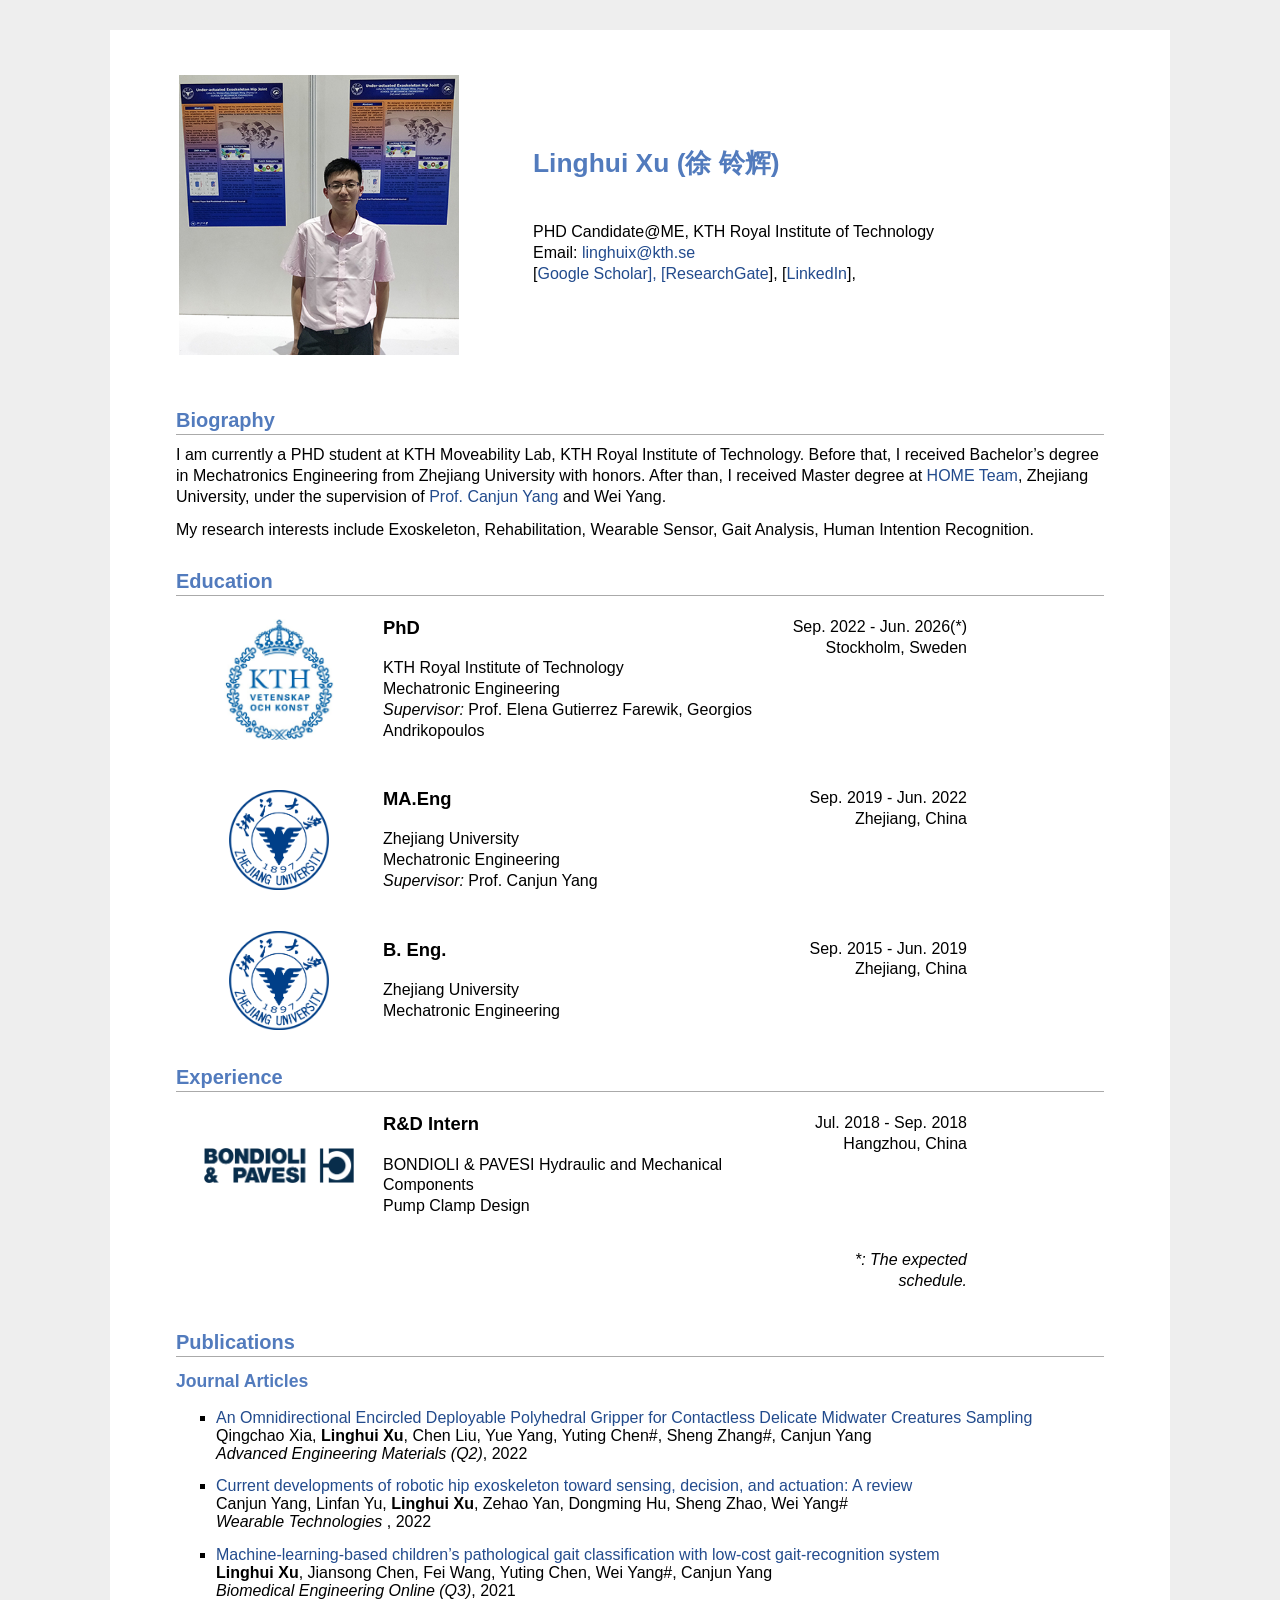
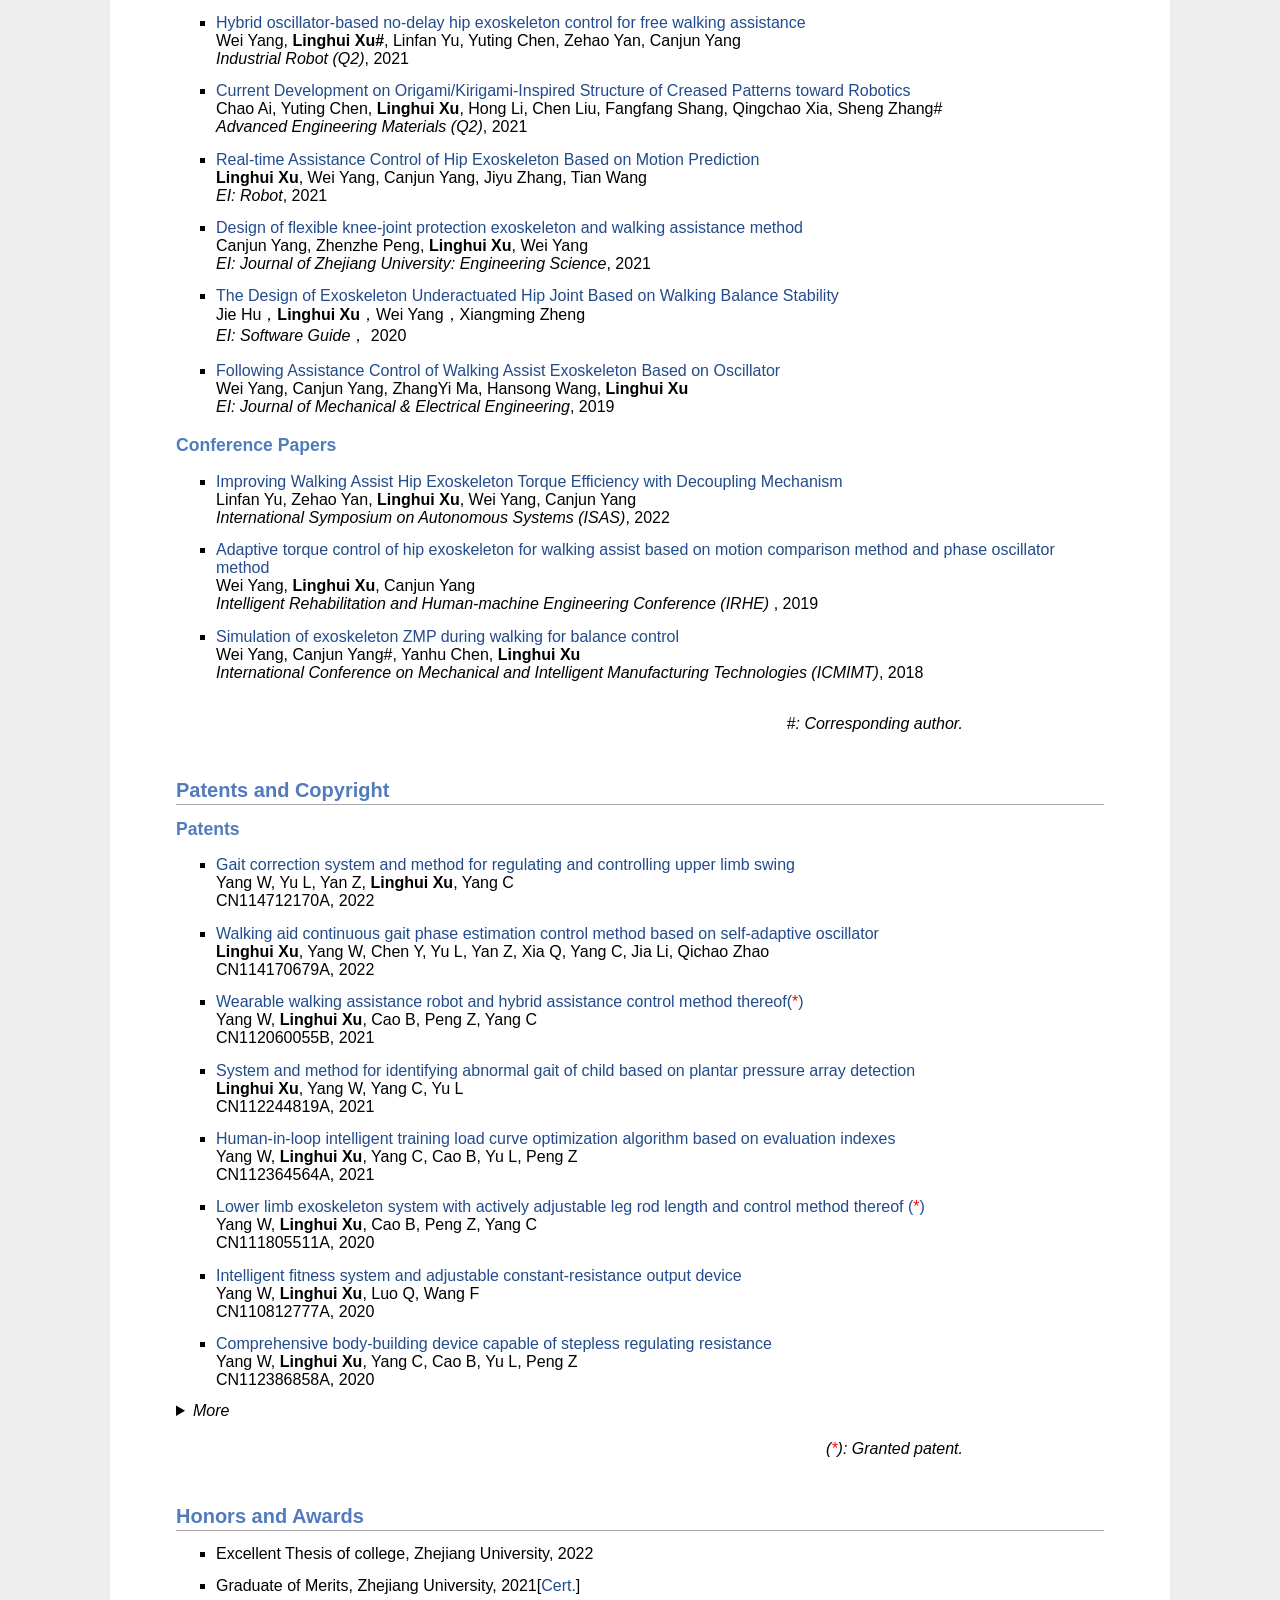
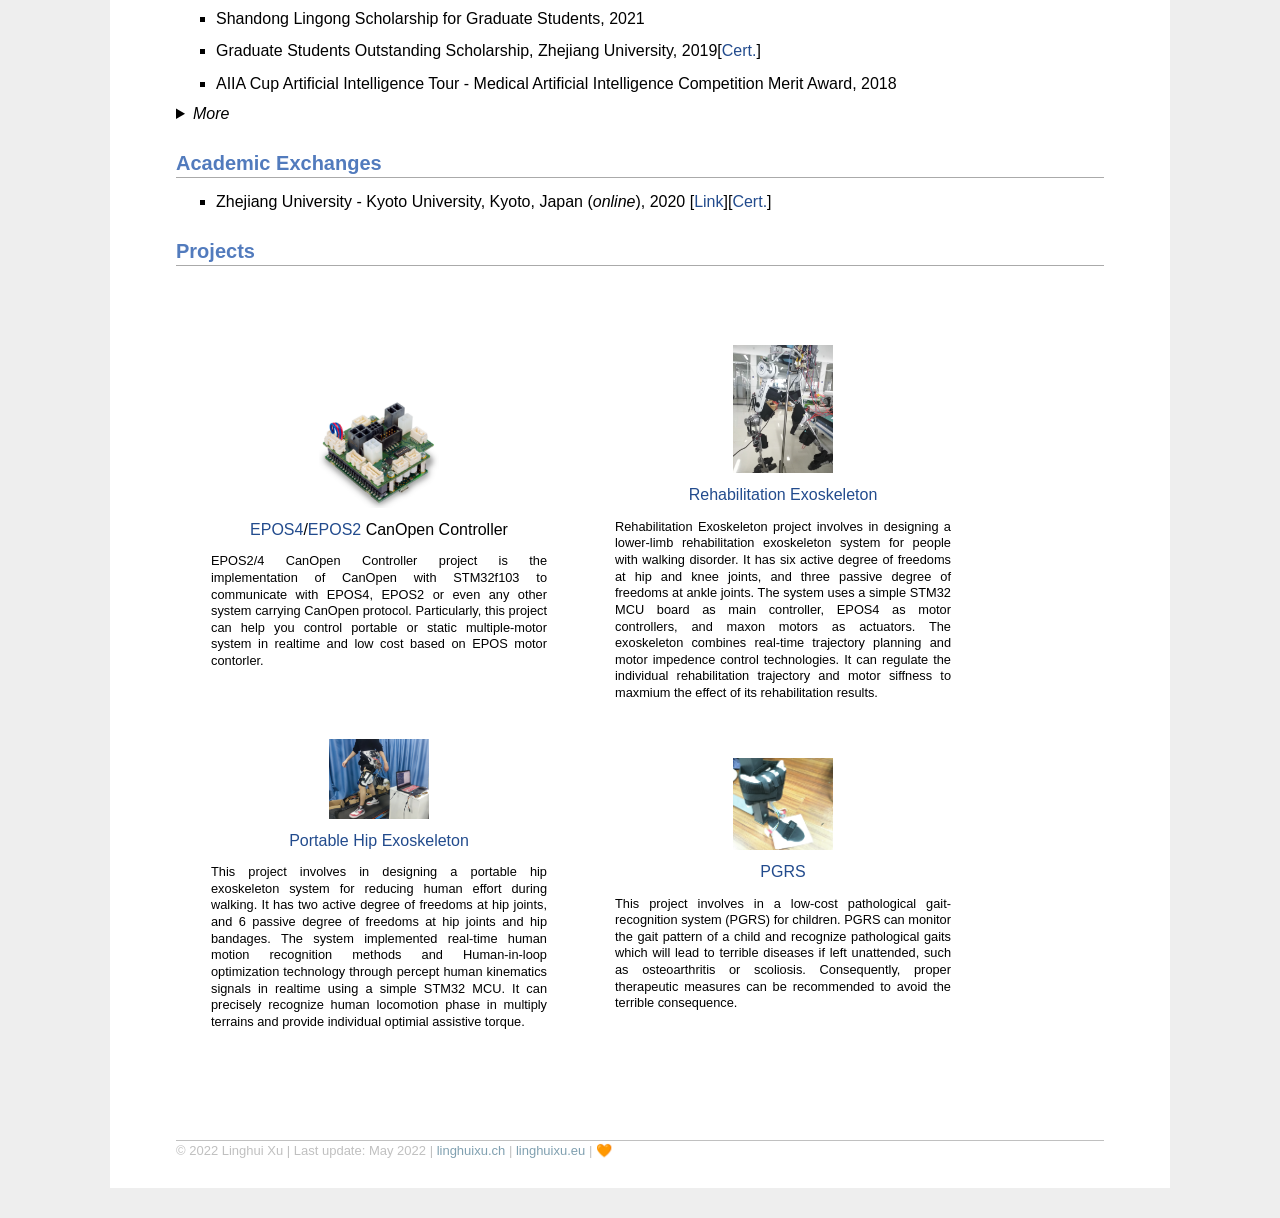
==== index.html @ ed51639d "update" ====
<!DOCTYPE html PUBLIC "-//W3C//DTD XHTML 1.1//EN" "http://www.w3.org/TR/xhtml11/DTD/xhtml11.dtd">
<html xmlns="http://www.w3.org/1999/xhtml" xml:lang="en" slick-uniqueid="3" data-lt-installed="true" lang="en"><head>
<meta http-equiv="Content-Type" content="text/html; charset=UTF-8">
<meta name="keywords" content="Linghui Xu, Xu Linghui, Zhejiang University, Exoskeleton, Rehabilitation, Wearable Sensor, Gait Analysis, Human Intention Recognition"> 
<meta name="description" content="Linghui Xu's home page">
<title>Linghui Xu (徐 铃辉)</title>
<link rel="stylesheet" href="index/jemdoc.css" type="text/css">
<link rel="icon" href="index/icon.ico">
<!-- Global site tag (gtag.js) - Google Analytics -->
<script async="" src="index/js.js"></script>
<script>
  window.dataLayer = window.dataLayer || [];
  function gtag(){dataLayer.push(arguments);}
  gtag('js', new Date());
  gtag('config', 'UA-158815485-1');
</script>
</head>
<!-- Website Main Body -->
<body data-new-gr-c-s-check-loaded="8.899.0" data-gr-ext-installed="">
<div id="layout-content" style="margin-top:2em">

<!-------------------------------------------------->
<table style="margin-bottom: 2em">
<tbody>
    <tr>
        <td width="350">
            <img src="index/me.jpg" alt="selfie" width="280">
        </td>
        <td>
            <div id="toptitle">
                <h1>Linghui Xu (徐 铃辉)</h1>
            </div>

            <p>PHD Candidate@ME, KTH Royal Institute of Technology<br>
               Email: <a href="mailto:linghuix@kth.se" target="_blank">linghuix@kth.se</a><br>
			   [<a href="https://scholar.google.com/citations?hl=en&user=YP2Trx8AAAAJ" target="_blank">Google Scholar],
               [<a href="https://www.researchgate.net/profile/Linghui-Xu-2" target="_blank">ResearchGate</a>], 
               [<a href="https://www.linkedin.cn/incareer/in/%E9%93%83%E8%BE%89-%E5%BE%90-719349220" target="_blank">LinkedIn</a>], 
 
            </p>
        </td>
    </tr>
</tbody>
</table>

<!-------------------------------------------------->
<h2>Biography</h2>
<p>
    I am currently a PHD student at KTH Moveability Lab, KTH Royal Institute of Technology.
	Before that, I received Bachelor’s degree in Mechatronics Engineering from Zhejiang University with honors. After than, I received Master degree at <a href="http://www.jdzj.com/zncd/about.html" target="_blank">HOME Team</a>, Zhejiang University, under the supervision of <a href="https://www.researchgate.net/profile/Canjun_Yang2" target="_blank">Prof. Canjun Yang</a> and Wei Yang. 
</p>
<p>
	My research interests include Exoskeleton, Rehabilitation, Wearable Sensor, Gait Analysis, Human Intention Recognition.
</p>

<!-------------------------------------------------->
<h2>Education</h2>
<table>
<tbody>
    <tr>
        <td style="width: 200px" align="center">
            <img src="index/kth.jpg" alt="kth" width="110">
        </td>
        <td style="width: 400px" valign="top">
            <div style="margin-top: 0.5em; margin-bottom: 1.2em">
                <b style="font-size: 115%">PhD</b>
            </div>
            <p>
                KTH Royal Institute of Technology<br>
                Mechatronic Engineering<br>
                <em>Supervisor:</em> Prof. Elena Gutierrez Farewik, Georgios Andrikopoulos 
            </p>
        </td>
        <td style="width: 180px" valign="top" align="right">
            <p style="margin-top: 0.5em">
                Sep. 2022 - Jun. 2026(*)<br>
                Stockholm, Sweden
            </p>
        </td>
    </tr>
    <tr>
        <td>&nbsp;</td>
    </tr>
    <tr>
        <td style="width: 200px" align="center">
            <img src="index/zju.png" alt="zju" width="100">
        </td>
        <td style="width: 400px" valign="top">
            <div style="margin-top: 0.5em; margin-bottom: 1.2em">
                <b style="font-size: 115%">MA.Eng</b>
            </div>
            <p>
                Zhejiang University<br>
                Mechatronic Engineering<br>
                <em>Supervisor:</em> Prof. Canjun Yang
            </p>
        </td>
        <td style="width: 180px" valign="top" align="right">
            <p style="margin-top: 0.5em">
                Sep. 2019 - Jun. 2022<br>
                Zhejiang, China
            </p>
        </td>
    </tr>
    <tr>
        <td>&nbsp;</td>
    </tr>
    <tr>
        <td style="width: 200px" align="center">
            <img src="index/zju.png" alt="zju" width="100">
        </td>
        <td style="width: 400px" valign="top">
            <div style="margin-top: 0.5em; margin-bottom: 1.2em">
                <b style="font-size: 115%">B. Eng.</b><br>
            </div>
            <p>
                Zhejiang University<br>
                Mechatronic Engineering
            </p>
        </td>
        <td style="width: 180px" valign="top" align="right">
            <p style="margin-top: 0.5em">
                Sep. 2015 - Jun. 2019<br>
                Zhejiang, China
            </p>
        </td>
    </tr>
</tbody>
</table>

<!-------------------------------------------------->
<h2>Experience</h2>
<table>
<tbody>
    <tr>
        <td style="width: 200px" align="center">
            <img src="index/bondioli.png" alt="bondioli" width="150">
        </td>
        <td style="width: 400px" valign="top">
            <div style="margin-top: 0.5em; margin-bottom: 1.2em">
                <b style="font-size: 115%">R&amp;D Intern</b><br>
            </div>
            <p>
                BONDIOLI & PAVESI Hydraulic and Mechanical Components<br>
                Pump Clamp Design
            </p>
        </td>
        <td style="width: 180px" valign="top" align="right">
            <p style="margin-top: 0.5em">
                Jul. 2018 - Sep. 2018
                Hangzhou, China
            </p>
        </td>
    </tr>
    <tr>
        <td></td><td></td>
        <td valign="top" align="right">
            <p style="margin-top: 1.0em; margin-bottom: 0.5em">
                <em>*: The expected schedule.</em>
            </p>
        </td>
    </tr>
</tbody>
</table>

<!-------------------------------------------------->
<h2>Publications</h2>
<h3>Journal Articles</h3>
<ul> 
    <li>
        <a href="https://doi.org/10.1002/adem.202201416" target="_blank">An Omnidirectional Encircled Deployable Polyhedral Gripper for Contactless Delicate Midwater Creatures Sampling</a> <br>
		Qingchao Xia, <b>Linghui Xu</b>, Chen Liu, Yue Yang, Yuting Chen#, Sheng Zhang#, Canjun Yang<br>
        <em>Advanced Engineering Materials (Q2)</em>, 2022
    </li>
	
    <li>
        <a href="https://doi.org/10.1017/wtc.2022.11" target="_blank">Current developments of robotic hip exoskeleton toward sensing, decision, and actuation: A review</a> <br>
		Canjun Yang, Linfan Yu, <b>Linghui Xu</b>, Zehao Yan, Dongming Hu, Sheng Zhao, Wei Yang#<br>
        <em>Wearable Technologies </em>, 2022
    </li>
	
    <li>
        <a href="https://doi.org/10.1186/s12938-021-00898-0" target="_blank">Machine-learning-based children’s pathological gait classification with low-cost gait-recognition system</a> <br>
		<b>Linghui Xu</b>, Jiansong Chen, Fei Wang, Yuting Chen, Wei Yang#, Canjun Yang<br>
        <em>Biomedical Engineering Online (Q3)</em>, 2021
    </li>
    
    <li>
        <a href="https://doi.org/10.1108/IR-02-2021-0038" target="_blank">Hybrid oscillator-based no-delay hip exoskeleton control for free walking assistance</a><br> Wei Yang, <b>Linghui Xu#</b>, Linfan Yu, Yuting Chen, Zehao Yan, Canjun Yang<br>
        <em>Industrial Robot (Q2)</em>, 2021
    </li>
    
    <li>
        <a href="https://doi.org/10.1002/adem.202100473" target="_blank">Current Development on Origami/Kirigami‐Inspired Structure of Creased Patterns toward Robotics</a><br>
        Chao Ai, Yuting Chen, <b>Linghui Xu</b>, Hong Li, Chen Liu, Fangfang Shang, Qingchao Xia, Sheng Zhang#<br>
        <em>Advanced Engineering Materials (Q2)</em>, 2021
    </li>

	<!-- 2021 机器人 基于运动预测的髋关节外骨骼实时助力控制 徐铃辉,杨巍,杨灿军,张继宇,王天 -->
    <li>
        <a href="https://kns.cnki.net/kcms/detail/detail.aspx?doi=10.13973/j.cnki.robot.200557" target="_blank">Real-time Assistance Control of Hip Exoskeleton Based on Motion Prediction</a><br>
        <b>Linghui Xu</b>, Wei Yang, Canjun Yang, Jiyu Zhang, Tian Wang<br>
        <em>EI: Robot</em>, 2021
    </li>

	<!-- 2021 浙江大学学报:工学版 柔性膝关节保护外骨骼及其行走助力方法设计  杨灿军 彭桢哲 徐铃辉 杨巍  -->
    <li>
        <a href="http://qikan.cqvip.com/Qikan/Article/Detail?id=7104018790" target="_blank">Design of flexible knee-joint protection exoskeleton and walking assistance method</a><br>
        Canjun Yang, Zhenzhe Peng, <b>Linghui Xu</b>, Wei Yang <br>
        <em>EI: Journal of Zhejiang University: Engineering Science</em>, 2021
    </li>
	
	<!-- 2020 软件导刊 针对步行平衡稳定性的外骨骼欠驱动髋关节设计  胡杰，徐铃辉，杨巍，郑祥明 -->
    <li>
        <a href="https://t.cnki.net/kcms/detail?v=rzZDr_UzYyAT8zpnyVkPTGiQAbG9VSUzkd3qc1IYHO8v88O48Zoq8xBHOOGwWyHYzx1cPSUlJO27q_dUQvj884v4jWCSsbdj_iHASIGdrnesHoIOhIofvj5CaWh2t5CjUQ-qvhYhXsE=&uniplatform=NZKPT" target="_blank">The Design of Exoskeleton Underactuated Hip Joint Based on Walking Balance Stability</a><br>
        Jie Hu，<b>Linghui Xu</b>，Wei Yang，Xiangming Zheng<br>
        <em>EI: Software Guide</em>， 2020
    </li>
	
	<!-- 2019 机电工程 基于振荡器的助行外骨骼跟随助力控制研究  杨巍,杨灿军,马张翼,王汉松,徐铃辉 -->
    <li>
        <a href="https://en.cnki.com.cn/Article_en/CJFDTotal-JDGC201910002.htm" target="_blank">Following Assistance Control of Walking Assist Exoskeleton Based on Oscillator</a><br>
        Wei Yang, Canjun Yang, ZhangYi Ma, Hansong Wang, <b>Linghui Xu</b><br>
        <em>EI: Journal of Mechanical & Electrical Engineering</em>, 2019
    </li>
</ul>

<h3>Conference Papers</h3>
<ul>
    <li>
        <a href="https://doi.org/10.1109/ISAS55863.2022.9757306" target="_blank">Improving Walking Assist Hip Exoskeleton Torque Efficiency with Decoupling Mechanism</a><br>
        Linfan Yu, Zehao Yan, <b>Linghui Xu</b>, Wei Yang, Canjun Yang<br>
        <em>International Symposium on Autonomous Systems (ISAS)</em>, 2022
    </li>
	
    <li>
        <a href="https://doi.org/10.1049/cp.2019.1192" target="_blank">Adaptive torque control of hip exoskeleton for walking assist based on motion comparison method and phase oscillator method</a> <br>
		Wei Yang, <b>Linghui Xu</b>, Canjun Yang<br>
        <em>Intelligent Rehabilitation and Human-machine Engineering Conference (IRHE) </em>, 2019
    </li>
	
    <li>
        <a href="https://doi.org/10.1109/ICMIMT.2018.8340443" target="_blank">Simulation of exoskeleton ZMP during walking for balance control</a><br>
        Wei Yang, Canjun Yang#, Yanhu Chen, <b>Linghui Xu</b><br>
        <em>International Conference on Mechanical and Intelligent Manufacturing Technologies (ICMIMT)</em>, 2018
    </li>
</ul>


<table>
<tbody>
    <tr>
        <td style="width: 580px" valign="top">
            <div style="margin-top: 0.5em; margin-bottom: 1.2em">
            </div>
        </td>
        <td style="width: 200px" valign="top" align="right">
			<div style="margin-top: 1.0em; margin-bottom: 0.5em">
			<p >
				<em>#: Corresponding author.</em>
			</p>
			</div>
        </td>
    </tr>
</tbody>
</table>



<!-------------------------------------------------->
<h2>Patents and Copyright</h2>
<h3>Patents</h3>
<ul>
    <!-- 2022-徐铃辉-一种调控上肢摆动的步态修正系统及方法   -->
    <li>
        <a href="https://patents.google.com/patent/CN114712170A/en?oq=+CN114712170A" target="_blank">Gait correction system and method for regulating and controlling upper limb swing </a><br>
        Yang W, Yu L, Yan Z, <b>Linghui Xu</b>, Yang C<br>
        CN114712170A, 2022
    </li>
	
    <!-- 2021-徐铃辉-基于自适应振荡器的助行器连续步态相位估计控制方法  -->
    <li>
        <a href="https://patents.google.com/patent/CN114170679A/en?oq=CN114170679A" target="_blank">Walking aid continuous gait phase estimation control method based on self-adaptive oscillator </a><br>
        <b>Linghui Xu</b>, Yang W, Chen Y, Yu L, Yan Z, Xia Q, Yang C, Jia Li, Qichao Zhao<br>
        CN114170679A, 2022
    </li>

    <!-- 2021-徐铃辉-一种穿戴式步行助力机器人及其混合助力控制方法 -->
    <li>
        <a href="https://patents.google.com/patent/CN112060055A/zh?oq=CN112060055A" target="_blank">Wearable walking assistance robot and hybrid assistance control method thereof(<font color="red">*</font>) </a><br>
        Yang W, <b>Linghui Xu</b>, Cao B, Peng Z, Yang C<br>
        CN112060055B, 2021
    </li>
    <!-- 2020-徐铃辉-基于足底压力阵列检测的儿童异常步态识别系统及方法 -->
    <li>
        <a href="https://patents.google.com/patent/CN112244819A/en?inventor=%E5%BE%90%E9%93%83%E8%BE%89&oq=%E5%BE%90%E9%93%83%E8%BE%89" target="_blank"> System and method for identifying abnormal gait of child based on plantar pressure array detection</a><br>
        <b>Linghui Xu</b>, Yang W, Yang C, Yu L<br>
        CN112244819A, 2021
    </li>


	<!-- 2021-徐铃辉-一种基于评价指标的人在回路智能训练负载曲线优化算法 -->
    <li>
        <a href="https://patents.google.com/patent/CN112364564A/en?oq=CN112364564A" target="_blank"> Human-in-loop intelligent training load curve optimization algorithm based on evaluation indexes</a><br>
		Yang W, <b>Linghui Xu</b>, Yang C, Cao B, Yu L, Peng Z<br>
        CN112364564A, 2021
    </li>

	<!-- 2020-徐铃辉-一种腿杆长度主动可调的下肢外骨骼系统及其控制方法 -->
    <li>
        <a href="https://patents.google.com/patent/CN111805511A/en?oq=CN111805511A" target="_blank"> Lower limb exoskeleton system with actively adjustable leg rod length and control method thereof (<font color="red">*</font>)</a><br>
        Yang W, <b>Linghui Xu</b>, Cao B, Peng Z, Yang C<br>
        CN111805511A, 2020
    </li>
	<!-- 2020-徐铃辉-一种智能健身系统及可调式恒阻力输出装置 -->
    <li>
        <a href="https://patents.google.com/patent/CN110812777A/en?oq=CN110812777A" target="_blank">  Intelligent fitness system and adjustable constant-resistance output device</a><br>
        Yang W, <b>Linghui Xu</b>, Luo Q, Wang F<br>
        CN110812777A, 2020
    </li>
	<!-- 2020-徐铃辉-一种可以无级调控阻力大小的综合健身装置  -->
    <li>
        <a href="https://patents.google.com/patent/CN112386858A/en?oq=CN112386858A" target="_blank"> Comprehensive body-building device capable of stepless regulating resistance</a><br>
        Yang W, <b>Linghui Xu</b>, Yang C, Cao B, Yu L, Peng Z<br>
        CN112386858A, 2020
    </li>


</ul>

<details>
    <summary><em>More</em></summary>
        <ul>
	<!-- 2021-徐铃辉-基于在线自适应预测神经网络的智能健身负载控制系统 -->
    <li>
        <a href="https://patents.google.com/patent/CN112370746A/en?oq=CN112370746A" target="_blank"> Intelligent fitness load control system based on online self-adaptive prediction neural network </a><br>
        Yang W, <b>Linghui Xu</b>, Yang C, Cao B, Yu L, Peng Z<br>
        CN112370746A, 2021
    </li>
    <!-- 2020-徐铃辉-一种可以实现颈椎与腰椎联动进行康复的装置 -->
    <li>
        <a href="https://patents.google.com/patent/CN112354147A/en?oq=CN112354147A" target="_blank"> Device capable of realizing rehabilitation by linkage of cervical vertebra and lumbar vertebra (<font color="red">*</font>)</a><br>
        Yang W, <b>Linghui Xu</b>, Yang C, Cao B, Yu L, Peng Z<br>
        CN112354147A, 2021
    </li>
            <!-- 2021-刘晓广-一种穿戴式登山助力机器人及其助力控制方法 -->
            <li>
                <a href="https://patents.google.com/patent/CN112675504A/en?oq=CN112675504A" target="_blank">Wearable mountain-climbing assistance robot and assistance control method thereof</a><br>
                Yang W, Liu X, Gu H, <b>Linghui Xu</b>, Yang Y, Yu L<br>
                CN112675504A, 2021
            </li>
            <!-- 2021-Chenyuting-一种软体机器人及其声波驱动方法 -->
            <li>
                <a href="https://patents.google.com/patent/CN113119075A/en?oq=CN113119075A" target="_blank">Soft robot and sound wave driving method thereof</a><br>
                Xia Q, Chen Y, Zhang S, Yang C, Liu C, Shang F, <b>Linghui Xu</b>, Yang W<br>
                CN113119075A, 2021
            </li>
            <!-- 2019-zhagnshegn-一种高密封型医用口罩 -->
            <li>
                <a href="https://patents.google.com/patent/CN112471641A/en?oq=CN112471641A" target="_blank">High-sealing type medical mask</a><br>
                Yang W, Zhang S, Yang C, Jin B, <b>Linghui Xu</b>, Yu L<br>
                CN112471641A, 2021
            </li>
            <!-- 2019-chenyuting-一种安防监控系统及方法 -->
			<li>
				<a href="https://patents.google.com/patent/CN113518204A/en?oq=CN113518204A" target="_blank">A security monitoring system and method</a><br>
				Zhang S, Chen Y, Xia Q, <b>Linghui Xu</b>, Shang F, Liu C<br>
				CN113518204A, 2021
			</li>	
	<!-- 2021-徐铃辉-一种老年人跌倒风险评估方法及系统 -->
    <li>
        <a href="https://patents.google.com/patent/CN111243229A/en?oq=CN111243229A" target="_blank">Old people falling risk assessment method and system</a><br>
        Yang C, <b>Linghui Xu</b>, Ma Z, Wu X, Yang W<br>
        CN111243229A, 2020
    </li>			
    <!-- 2020-徐铃辉-一种智能健身系统及可调式恒阻力输出装置 -->
    <li>
        <a href="https://patents.google.com/patent/CN212038768U/en?oq=CN212038768U" target="_blank"> Intelligent fitness system and adjustable constant-resistance output device (<font color="red">*</font>)</a><br>
        Yang W, <b>Linghui Xu</b>, Luo Q, Wang F<br>
        CN212038768U, 2020
    </li>
            <!-- 2018-徐铃辉-下肢康复训练外骨骼系统及其步行控制方法与髋关节结构 -->
            <li>
                <a href="https://patents.google.com/patent/CN108392378B/en?oq=CN108392378B" target="_blank">Lower limb rehabilitation training exoskeleton system and its walking control method and hip joint structure (<font color="red">*</font>)</a><br>
                Yang C, Yang W, <b>Linghui Xu</b>, Wang H, Wei Q, Ma Z<br>
                CN108392378B, 2018
            </li>

		</ul>
</details> 

<table>
<tbody>
    <tr>
        <td style="width: 580px" valign="top">
            <div style="margin-top: 0.5em; margin-bottom: 1.2em">
            </div>
        </td>
        <td style="width: 200px" valign="top" align="right">
			<div style="margin-top: 1.0em; margin-bottom: 0.5em">
			<p >
				<em>(<font color="red">*</font>): Granted patent.</em>
			</p>
			</div>
        </td>
    </tr>
</tbody>
</table>

<!-------------------------------------------------->
<h2>Honors and Awards</h2>
<ul> 
    <li>
        Excellent Thesis of college, Zhejiang University, 2022

    </li>
	
    <li>
        Graduate of Merits, Zhejiang University, 2021[<a href="index\award\merits.jpg" target="_blank">Cert.</a>]
    </li>
	
	<li>
		Shandong Lingong Scholarship for Graduate Students, 2021
	</li>
	
	<li>
        Graduate Students Outstanding Scholarship, Zhejiang University, 2019[<a href="index\award\Honor_of_graduate.jpg" target="_blank">Cert.</a>]
    </li>
	
	<li>
		AIIA Cup Artificial Intelligence Tour - Medical Artificial Intelligence Competition Merit Award, 2018
	</li>


</ul>

<details>
    <summary><em>More</em></summary>
        <ul> 
            <li>
                Third-class Scholarship for Outstanding Students, Zhejiang University, 2016[<a href="index\award\third-class student.jpg" target="_blank">Cert.</a>]
            </li>

            <li>
				Third-class Scholarship for Outstanding Merits, Zhejiang University, 2016[<a href="index\award\third-class Merits.jpg" target="_blank">Cert.</a>]
            </li>

        </ul>
</details>

<!-------------------------------------------------->
<h2>Academic Exchanges</h2>
<ul> 
    <li>
        Zhejiang University - Kyoto University, Kyoto, Japan (<em>online</em>), 2020 [<a href="http://me.zju.edu.cn/mecn/2020/1110/c6200a2216010/page.htm" target="_blank">Link</a>][<a href="index/M.E global second for Japan.png" target="_blank">Cert.</a>]
    </li>

</ul>

<!-------------------------------------------------->
<h2>Projects</h2>


<table>
<tbody>
    <tr style="height:50px">
         <div style="margin-top: 1.5em; margin-bottom: 1.5em"> </div>
    </tr>
	<!---设置行高，更美观-------->
    <tr style="height:350px">
        <td style="width: 400px " align="center">
            <img src="index/canopenController.png" alt="zju" style="margin-top: 1.5em" width="120px">
			<div style="margin-left: 2em; margin-right: 2em; margin-top: 0.5em">
				<p><a href="https://github.com/linghuix/Epos4_CanOpen_Controller" target="_blank">EPOS4</a>/<a href="https://github.com/linghuix/Epos2_CanOpen_Controller" target="_blank">EPOS2</a>  CanOpen Controller</p>
			
			<p style="font-size: 80%" align="justify" > 
				EPOS2/4 CanOpen Controller project is the implementation of CanOpen with STM32f103 to communicate with EPOS4, EPOS2 or even any other system carrying CanOpen protocol. Particularly, this project can help you control portable or static multiple-motor system in realtime and low cost based on EPOS motor contorler.
			</p>
			</div>
        </td>
        <td style="width: 400px" align="center">
            <img src="index/rehab.png" alt="zju" width="100">
			<div style="margin-left: 2em; margin-right: 2em; margin-top: 0.5em">
				<p><a href="https://github.com/linghuix/impedance_control"> Rehabilitation Exoskeleton</a></p>
				<p style="font-size: 80%" align="justify" > 
				Rehabilitation Exoskeleton project involves in designing a lower-limb rehabilitation exoskeleton system for people with walking disorder. It has six active degree of freedoms at hip and knee joints, and three passive degree of freedoms at ankle joints. The system uses a simple STM32 MCU board as main controller, EPOS4 as motor controllers, and maxon motors as actuators. The exoskeleton combines real-time trajectory planning and motor impedence control technologies. It can regulate the individual rehabilitation trajectory and motor siffness to maxmium the effect of its rehabilitation results.
				</p>
			</div>
        </td>
    </tr>
	
    <tr style="height:350px">
        <td style="width: 400px" align="center">
            <img src="index/walking.png" alt="zju" width="100">
			<div style="margin-left: 2em; margin-right: 2em ; margin-top: 0.5em">
				<p><a href="https://github.com/linghuix/walking_assistance_exoskeleton">Portable Hip Exoskeleton</a></p>
				<p style="font-size: 80%" align="justify" > 
				This project involves in designing a portable hip exoskeleton system for reducing human effort during walking. It has two active degree of freedoms at hip joints, and 6 passive degree of freedoms at hip joints and hip bandages. The system implemented real-time human motion recognition methods and Human-in-loop optimization technology through percept human kinematics signals in realtime using a simple STM32 MCU. It can precisely recognize human locomotion phase in multiply terrains and provide individual optimial assistive torque.
				</p>
			</div>
        </td>
		
        <td style="width: 400px" align="center">
            <img src="index/PRGS.png" alt="zju" width="100">
			<div style="margin-left: 2em; margin-right: 2em ; margin-top: 0.5em">
				<p> <a href="https://github.com/linghuix/4-Serial_GUI">PGRS</a></p>
				<p style="font-size: 80%" align="justify" > 
				This project involves in a low-cost pathological gait-recognition system (PGRS) for children.  PGRS can monitor the gait pattern of a child and recognize pathological gaits which will lead to terrible diseases if left unattended, such as osteoarthritis or scoliosis. Consequently, proper therapeutic measures can be recommended to avoid the terrible consequence. </p>
			</div>
        </td>
    </tr>
	
</tbody>
</table>

<p>&nbsp;</p>
<div id="footer">
    © 2022 Linghui Xu | Last update: May 2022 | <a href="ch.html">linghuixu.ch</a> | <a href="https://linghuix.github.io">linghuixu.eu</a> | <a href="https://analytics.google.com/">🧡</a>
</div>

</div>

</body><grammarly-desktop-integration data-grammarly-shadow-root="true"></grammarly-desktop-integration></html>
---- index/jemdoc.css ----
/* Default css file for jemdoc, some changes added. */

table#tlayout {
    border: none;
    border-collapse: separate;
    background: white;
}
html {
  background-color: #eeeeee; 
}

body { 
  font-family: Georgia, Helvetica, Arial, Verdana, san-serif, Times;
  color: #000;
  background-color: #ffffff; 
  text-align:left; /* for IE */
  margin-top: 30px; 
  margin-bottom: 30px;
  margin-left: auto;
  margin-right: auto;
  padding-left:  50px;
  padding-right: 50px;
  padding-top: 10px;
  padding-bottom: 30px;
  max-width: 960px;
}

#layout-menu {
	background: #f6f6f6;
	border: 1px solid #dddddd;
	padding-top: 0.5em;
	padding-left: 8px;
	padding-right: 8px;
	font-size: 1.0em;
	width: auto;
	white-space: nowrap;
    text-align: left;
    vertical-align: top;
}

#layout-menu td {
	background: #f4f4f4;
    vertical-align: top;
}

#layout-content {
	padding-top: 0.0em;
	padding-left: 1.0em;
	padding-right: 1.0em;
    border: none;
    background: white;
    text-align: left;
    vertical-align: top;
}

#layout-menu a {
	line-height: 1.5em;
	margin-left: 0.5em;
}

tt {
    background: #ffffdd;
}

pre, tt {
	font-size: 90%;
	font-family: monaco, monospace;
}

a, a > tt {
	color: #224b8d;
	text-decoration: none;
}

a:hover {
	border-bottom: 1px gray dotted;
}

#layout-menu a.current:link, #layout-menu a.current:visited {
	color: #022b6d;
	border-bottom: 1px gray solid;
}
#layout-menu a:link, #layout-menu a:visited, #layout-menu a:hover {
	color: #527bbd;
	text-decoration: none;
}
#layout-menu a:hover {
	text-decoration: none;
}

div.menu-category {
	border-bottom: 1px solid gray;
	margin-top: 0.8em;
	padding-top: 0.2em;
	padding-bottom: 0.1em;
	font-weight: bold;
}

div.menu-item {
	padding-left: 16px;
	text-indent: -16px;
}

div#toptitle {
	padding-bottom: 0.2em;
	margin-bottom: 2.5em;
	/*border-bottom: 3px double gray;*/
}

/* Reduce space if we begin the page with a title. */
div#toptitle + h2, div#toptitle + h3 {
	margin-top: 0em;
}

div#subtitle {
	margin-top: 0.0em;
	margin-bottom: 0.0em;
	padding-top: 0em;
	padding-bottom: 0.1em;
}

em {
	font-style: italic;
}

strong {
	font-weight: bold;
}


h1, h2, h3 {
	color: #527bbd;
	margin-top: 0.7em;
	margin-bottom: 0.5em;
	padding-bottom: 0.2em;
	line-height: 1.0;
	padding-top: 0.5em;
	border-bottom: 1px solid #aaaaaa;
}

h1 {
	font-size: 165%;
	padding-bottom: 0.3em;
}

h2 {
	padding-top: 0.8em;
	font-size: 125%;
}

h2 + h3 {
    padding-top: 0.2em;
}

h3 {
	font-size: 110%;
	border-bottom: none;
}

p {
	margin-top: 0.0em;
	margin-bottom: 0.8em;
	padding: 0;
	line-height: 1.3;
}

pre {
	padding: 0;
	margin: 0;
}

div#footer {
	font-size: small;
	border-top: 1px solid #c0c0c0;
	padding-top: 0.2em;
	margin-top: 4.0em;
	color: #c0c0c0;
}

div#footer a {
	color: #80a0b0;
}

div#footer-text {
	float: left;
	padding-bottom: 8px;
}

ul, ol, dl {
	margin-top: 0.2em;
	padding-top: 0;
	margin-bottom: 0.8em;
}

dt {
	margin-top: 0.5em;
	margin-bottom: 0;
}

dl {
	margin-left: 20px;
}

dd {
	color: #222222;
}

dd > *:first-child {
	margin-top: 0;
}

ul {
	list-style-position: outside;
	list-style-type: square;
}

p + ul, p + ol {
	margin-top: -0.5em;
}

li {
	margin-top:0.9em;
}

ol {
	list-style-position: outside;
	list-style-type: decimal;
}

li p, dd p {
	margin-bottom: 0.3em;
}


ol ol {
	list-style-type: lower-alpha;
}

ol ol ol {
	list-style-type: lower-roman;
}

p + div.codeblock {
	margin-top: -0.6em;
}

div.codeblock, div.infoblock {
	margin-right: 0%;
	margin-top: 1.2em;
	margin-bottom: 1.3em;
}

div.blocktitle {
	font-weight: bold;
	color: #cd7b62;
	margin-top: 1.2em;
	margin-bottom: 0.1em;
}

div.blockcontent {
	border: 1px solid silver;
	padding: 0.3em 0.5em;
}

div.infoblock > div.blockcontent {
	background: #ffffee;
}

div.blockcontent p + ul, div.blockcontent p + ol {
	margin-top: 0.4em;
}

div.infoblock p {
	margin-bottom: 0em;
}

div.infoblock li p, div.infoblock dd p {
	margin-bottom: 0.5em;
}

div.infoblock p + p {
	margin-top: 0.8em;
}

div.codeblock > div.blockcontent {
	background: #f6f6f6;
}

span.pycommand {
	color: #000070;
}

span.statement {
	color: #008800;
}
span.builtin {
	color: #000088;
}
span.special {
	color: #990000;
}
span.operator {
	color: #880000;
}
span.error {
	color: #aa0000;
}
span.comment, span.comment > *, span.string, span.string > * {
	color: #606060;
}

@media print {
	#layout-menu { display: none; }
}

#fwtitle {
	margin: 2px;
}

#fwtitle #toptitle {
	padding-left: 0.5em;
	margin-bottom: 0.5em;
}

#layout-content h1:first-child, #layout-content h2:first-child, #layout-content h3:first-child {
	margin-top: -0.7em;
}

div#toptitle h1, #layout-content div#toptitle h1 {
	margin-bottom: 0.0em;
	padding-bottom: 0.1em;
	padding-top: 0;
	margin-top: 0.5em;
	border-bottom: none;
}

img.eq {
	padding: 0;
	padding-left: 0.1em;
	padding-right: 0.1em;
	margin: 0;
}

img.eqwl {
	padding-left: 2em;
	padding-top: 0.6em;
	padding-bottom: 0.2em;
	margin: 0;
}

table + table {
    margin-top: 1em;
}

tr.heading {
    font-weight: bold;
    border-bottom: 2px solid black;
}

img {
    border: none;
}

table.imgtable, table.imgtable td {
    border: none;
    text-align: left;
}
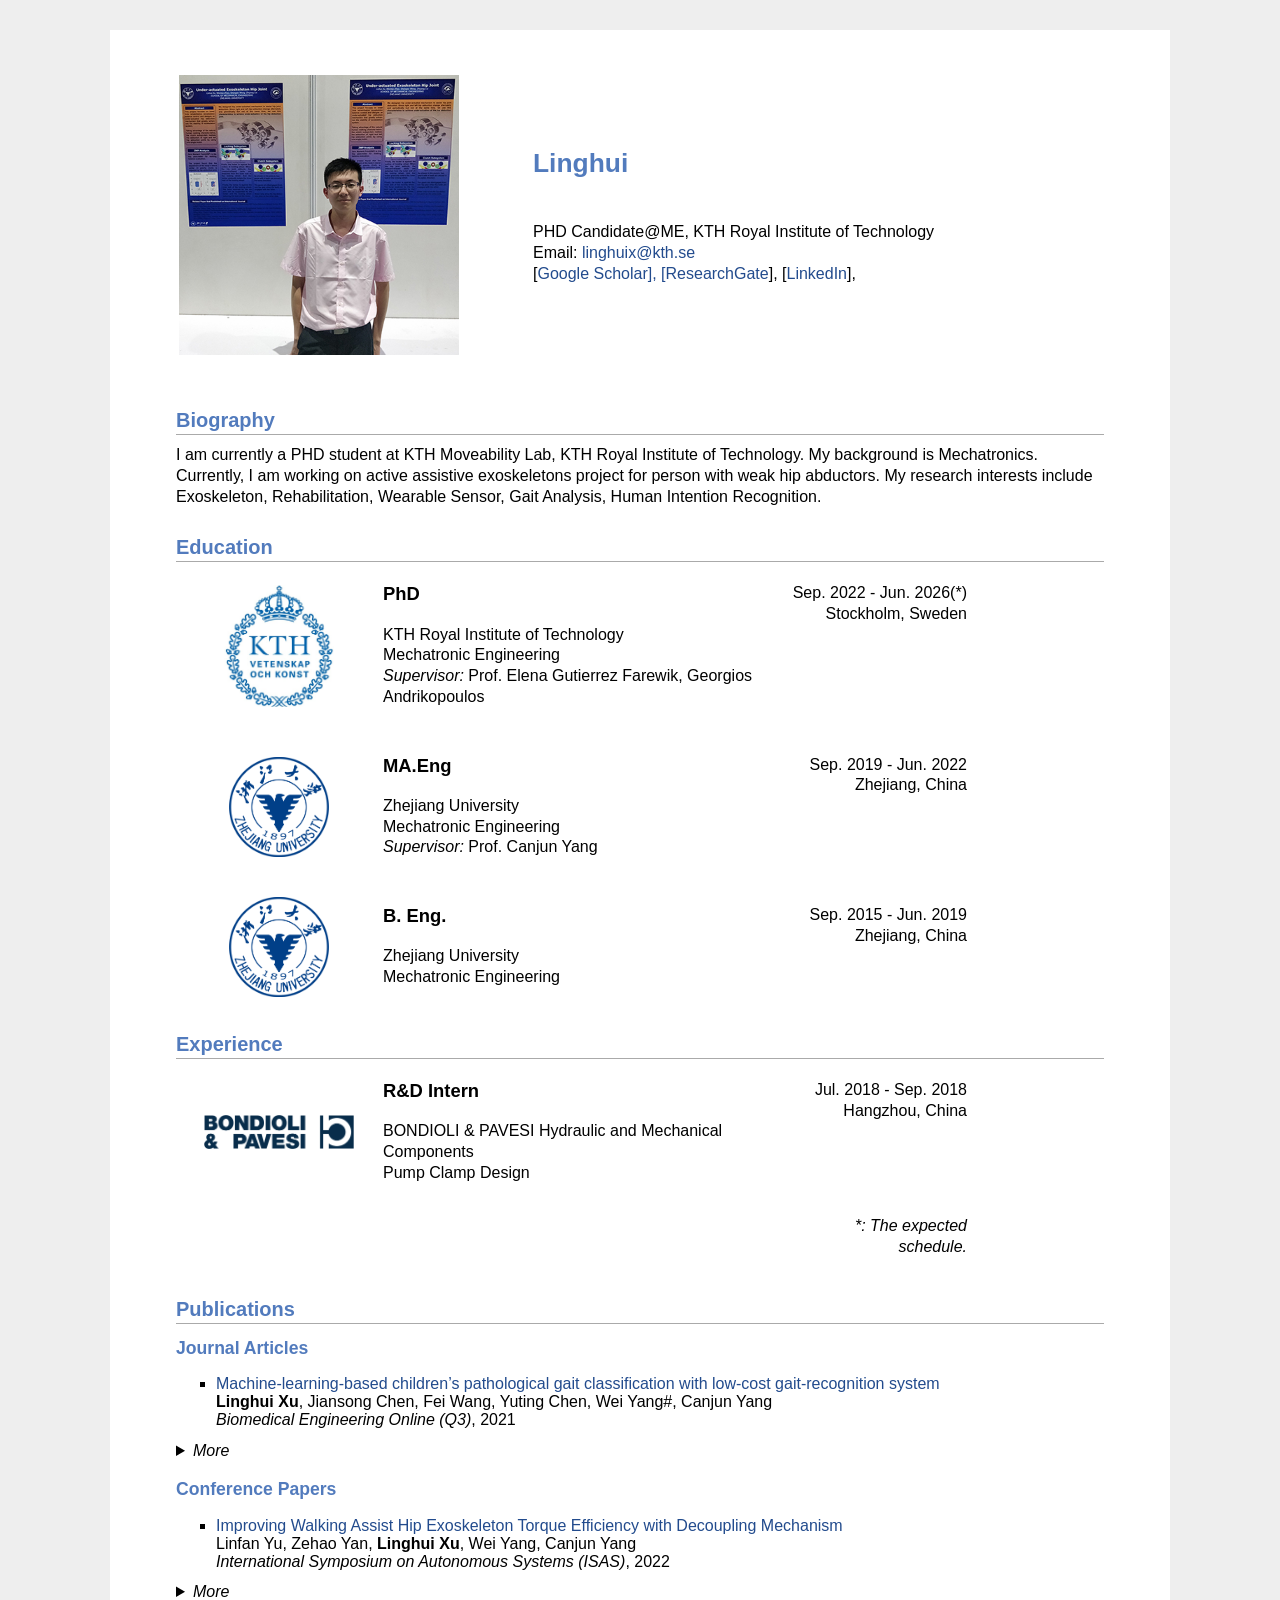
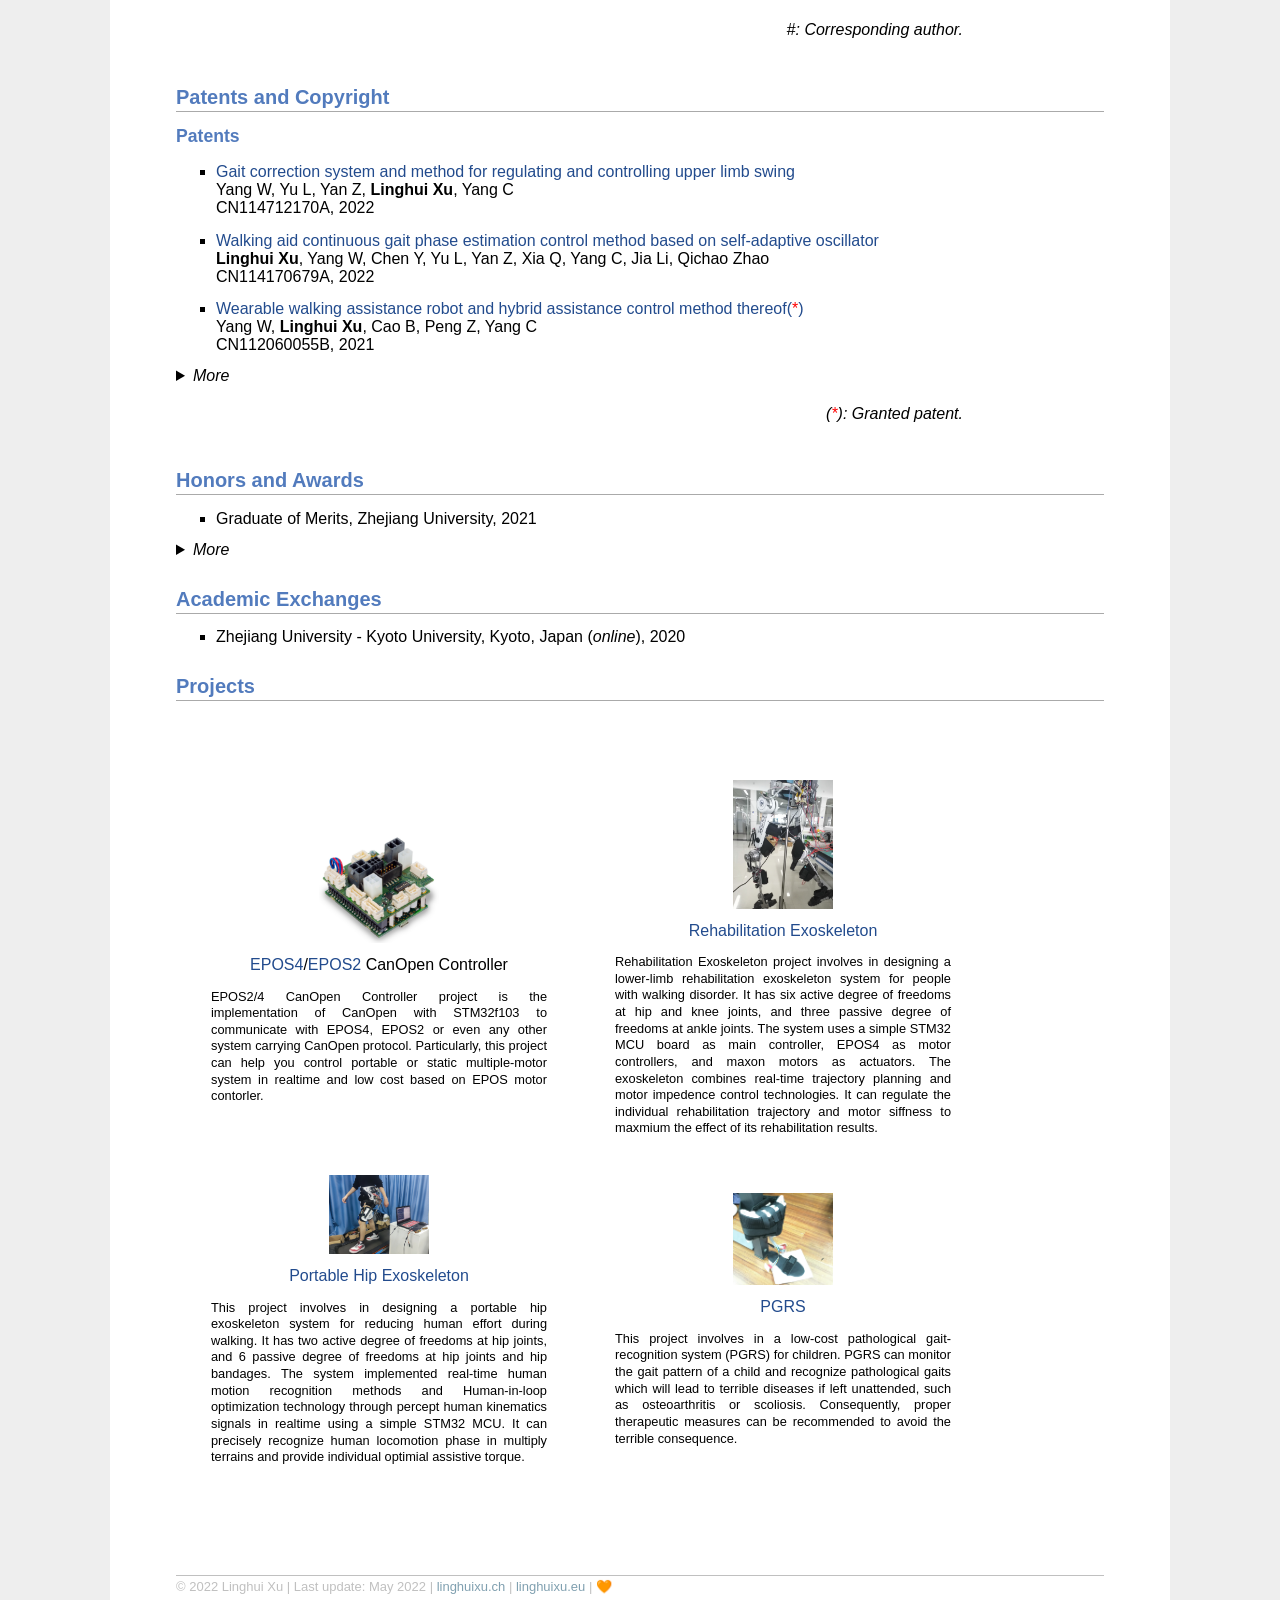
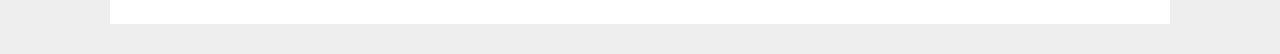
==== commit bd9198dd: "update content Update ch.html" ====
--- a/index.html
+++ b/index.html
@@ -1,5 +1,14 @@
 <!DOCTYPE html PUBLIC "-//W3C//DTD XHTML 1.1//EN" "http://www.w3.org/TR/xhtml11/DTD/xhtml11.dtd">
 <html xmlns="http://www.w3.org/1999/xhtml" xml:lang="en" slick-uniqueid="3" data-lt-installed="true" lang="en"><head>
+<!-- Google tag (gtag.js) -->
+<script async src="https://www.googletagmanager.com/gtag/js?id=G-1FBJVWP109"></script>
+<script>
+  window.dataLayer = window.dataLayer || [];
+  function gtag(){dataLayer.push(arguments);}
+  gtag('js', new Date());
+
+  gtag('config', 'G-1FBJVWP109');
+</script>
 <meta http-equiv="Content-Type" content="text/html; charset=UTF-8">
 <meta name="keywords" content="Linghui Xu, Xu Linghui, Zhejiang University, Exoskeleton, Rehabilitation, Wearable Sensor, Gait Analysis, Human Intention Recognition"> 
 <meta name="description" content="Linghui Xu's home page">
@@ -28,7 +37,7 @@
         </td>
         <td>
             <div id="toptitle">
-                <h1>Linghui Xu (徐 铃辉)</h1>
+                <h1>Linghui</h1>
             </div>
 
             <p>PHD Candidate@ME, KTH Royal Institute of Technology<br>
@@ -46,11 +55,7 @@
 <!-------------------------------------------------->
 <h2>Biography</h2>
 <p>
-    I am currently a PHD student at KTH Moveability Lab, KTH Royal Institute of Technology.
-	Before that, I received Bachelor’s degree in Mechatronics Engineering from Zhejiang University with honors. After than, I received Master degree at <a href="http://www.jdzj.com/zncd/about.html" target="_blank">HOME Team</a>, Zhejiang University, under the supervision of <a href="https://www.researchgate.net/profile/Canjun_Yang2" target="_blank">Prof. Canjun Yang</a> and Wei Yang. 
-</p>
-<p>
-	My research interests include Exoskeleton, Rehabilitation, Wearable Sensor, Gait Analysis, Human Intention Recognition.
+    I am currently a PHD student at KTH Moveability Lab, KTH Royal Institute of Technology. My background is Mechatronics. Currently, I am working on active assistive exoskeletons project for person with weak hip abductors.	My research interests include Exoskeleton, Rehabilitation, Wearable Sensor, Gait Analysis, Human Intention Recognition.
 </p>
 
 <!-------------------------------------------------->
@@ -167,6 +172,17 @@
 <h2>Publications</h2>
 <h3>Journal Articles</h3>
 <ul> 
+
+    <li>
+        <a href="https://doi.org/10.1186/s12938-021-00898-0" target="_blank">Machine-learning-based children’s pathological gait classification with low-cost gait-recognition system</a> <br>
+		<b>Linghui Xu</b>, Jiansong Chen, Fei Wang, Yuting Chen, Wei Yang#, Canjun Yang<br>
+        <em>Biomedical Engineering Online (Q3)</em>, 2021
+    </li>
+</ul>
+
+<details>
+    <summary><em>More</em></summary>
+        <ul>
     <li>
         <a href="https://doi.org/10.1002/adem.202201416" target="_blank">An Omnidirectional Encircled Deployable Polyhedral Gripper for Contactless Delicate Midwater Creatures Sampling</a> <br>
 		Qingchao Xia, <b>Linghui Xu</b>, Chen Liu, Yue Yang, Yuting Chen#, Sheng Zhang#, Canjun Yang<br>
@@ -178,12 +194,6 @@
 		Canjun Yang, Linfan Yu, <b>Linghui Xu</b>, Zehao Yan, Dongming Hu, Sheng Zhao, Wei Yang#<br>
         <em>Wearable Technologies </em>, 2022
     </li>
-	
-    <li>
-        <a href="https://doi.org/10.1186/s12938-021-00898-0" target="_blank">Machine-learning-based children’s pathological gait classification with low-cost gait-recognition system</a> <br>
-		<b>Linghui Xu</b>, Jiansong Chen, Fei Wang, Yuting Chen, Wei Yang#, Canjun Yang<br>
-        <em>Biomedical Engineering Online (Q3)</em>, 2021
-    </li>
     
     <li>
         <a href="https://doi.org/10.1108/IR-02-2021-0038" target="_blank">Hybrid oscillator-based no-delay hip exoskeleton control for free walking assistance</a><br> Wei Yang, <b>Linghui Xu#</b>, Linfan Yu, Yuting Chen, Zehao Yan, Canjun Yang<br>
@@ -223,7 +233,11 @@
         Wei Yang, Canjun Yang, ZhangYi Ma, Hansong Wang, <b>Linghui Xu</b><br>
         <em>EI: Journal of Mechanical & Electrical Engineering</em>, 2019
     </li>
-</ul>
+	
+	</ul>
+</details> 
+
+
 
 <h3>Conference Papers</h3>
 <ul>
@@ -232,7 +246,11 @@
         Linfan Yu, Zehao Yan, <b>Linghui Xu</b>, Wei Yang, Canjun Yang<br>
         <em>International Symposium on Autonomous Systems (ISAS)</em>, 2022
     </li>
-	
+</ul>
+
+<details>
+    <summary><em>More</em></summary>
+	<ul>
     <li>
         <a href="https://doi.org/10.1049/cp.2019.1192" target="_blank">Adaptive torque control of hip exoskeleton for walking assist based on motion comparison method and phase oscillator method</a> <br>
 		Wei Yang, <b>Linghui Xu</b>, Canjun Yang<br>
@@ -244,7 +262,8 @@
         Wei Yang, Canjun Yang#, Yanhu Chen, <b>Linghui Xu</b><br>
         <em>International Conference on Mechanical and Intelligent Manufacturing Technologies (ICMIMT)</em>, 2018
     </li>
-</ul>
+	</ul>
+</details> 
 
 
 <table>
@@ -291,6 +310,13 @@
         Yang W, <b>Linghui Xu</b>, Cao B, Peng Z, Yang C<br>
         CN112060055B, 2021
     </li>
+
+</ul>
+
+<details>
+    <summary><em>More</em></summary>
+        <ul>
+		
     <!-- 2020-徐铃辉-基于足底压力阵列检测的儿童异常步态识别系统及方法 -->
     <li>
         <a href="https://patents.google.com/patent/CN112244819A/en?inventor=%E5%BE%90%E9%93%83%E8%BE%89&oq=%E5%BE%90%E9%93%83%E8%BE%89" target="_blank"> System and method for identifying abnormal gait of child based on plantar pressure array detection</a><br>
@@ -324,13 +350,7 @@
         Yang W, <b>Linghui Xu</b>, Yang C, Cao B, Yu L, Peng Z<br>
         CN112386858A, 2020
     </li>
-
-
-</ul>
-
-<details>
-    <summary><em>More</em></summary>
-        <ul>
+	
 	<!-- 2021-徐铃辉-基于在线自适应预测神经网络的智能健身负载控制系统 -->
     <li>
         <a href="https://patents.google.com/patent/CN112370746A/en?oq=CN112370746A" target="_blank"> Intelligent fitness load control system based on online self-adaptive prediction neural network </a><br>
@@ -379,12 +399,12 @@
         Yang W, <b>Linghui Xu</b>, Luo Q, Wang F<br>
         CN212038768U, 2020
     </li>
-            <!-- 2018-徐铃辉-下肢康复训练外骨骼系统及其步行控制方法与髋关节结构 -->
-            <li>
-                <a href="https://patents.google.com/patent/CN108392378B/en?oq=CN108392378B" target="_blank">Lower limb rehabilitation training exoskeleton system and its walking control method and hip joint structure (<font color="red">*</font>)</a><br>
-                Yang C, Yang W, <b>Linghui Xu</b>, Wang H, Wei Q, Ma Z<br>
-                CN108392378B, 2018
-            </li>
+	<!-- 2018-徐铃辉-下肢康复训练外骨骼系统及其步行控制方法与髋关节结构 -->
+	<li>
+		<a href="https://patents.google.com/patent/CN108392378B/en?oq=CN108392378B" target="_blank">Lower limb rehabilitation training exoskeleton system and its walking control method and hip joint structure (<font color="red">*</font>)</a><br>
+		Yang C, Yang W, <b>Linghui Xu</b>, Wang H, Wei Q, Ma Z<br>
+		CN108392378B, 2018
+	</li>
 
 		</ul>
 </details> 
@@ -411,32 +431,25 @@
 <h2>Honors and Awards</h2>
 <ul> 
     <li>
-        Excellent Thesis of college, Zhejiang University, 2022
-
-    </li>
-	
-    <li>
-        Graduate of Merits, Zhejiang University, 2021[<a href="index\award\merits.jpg" target="_blank">Cert.</a>]
-    </li>
-	
-	<li>
-		Shandong Lingong Scholarship for Graduate Students, 2021
-	</li>
-	
-	<li>
-        Graduate Students Outstanding Scholarship, Zhejiang University, 2019[<a href="index\award\Honor_of_graduate.jpg" target="_blank">Cert.</a>]
-    </li>
-	
-	<li>
-		AIIA Cup Artificial Intelligence Tour - Medical Artificial Intelligence Competition Merit Award, 2018
-	</li>
-
+        Graduate of Merits, Zhejiang University, 2021
+    </li>
 
 </ul>
 
 <details>
     <summary><em>More</em></summary>
         <ul> 
+		<li>
+			Shandong Lingong Scholarship for Graduate Students, 2021
+		</li>
+	
+		<li>
+       		Graduate Students Outstanding Scholarship, Zhejiang University, 2019
+    	</li>
+	
+		<li>
+			AIIA Cup Artificial Intelligence Tour - Medical Artificial Intelligence Competition Merit Award, 2018
+		</li>
             <li>
                 Third-class Scholarship for Outstanding Students, Zhejiang University, 2016[<a href="index\award\third-class student.jpg" target="_blank">Cert.</a>]
             </li>
@@ -452,7 +465,7 @@
 <h2>Academic Exchanges</h2>
 <ul> 
     <li>
-        Zhejiang University - Kyoto University, Kyoto, Japan (<em>online</em>), 2020 [<a href="http://me.zju.edu.cn/mecn/2020/1110/c6200a2216010/page.htm" target="_blank">Link</a>][<a href="index/M.E global second for Japan.png" target="_blank">Cert.</a>]
+        Zhejiang University - Kyoto University, Kyoto, Japan (<em>online</em>), 2020 
     </li>
 
 </ul>
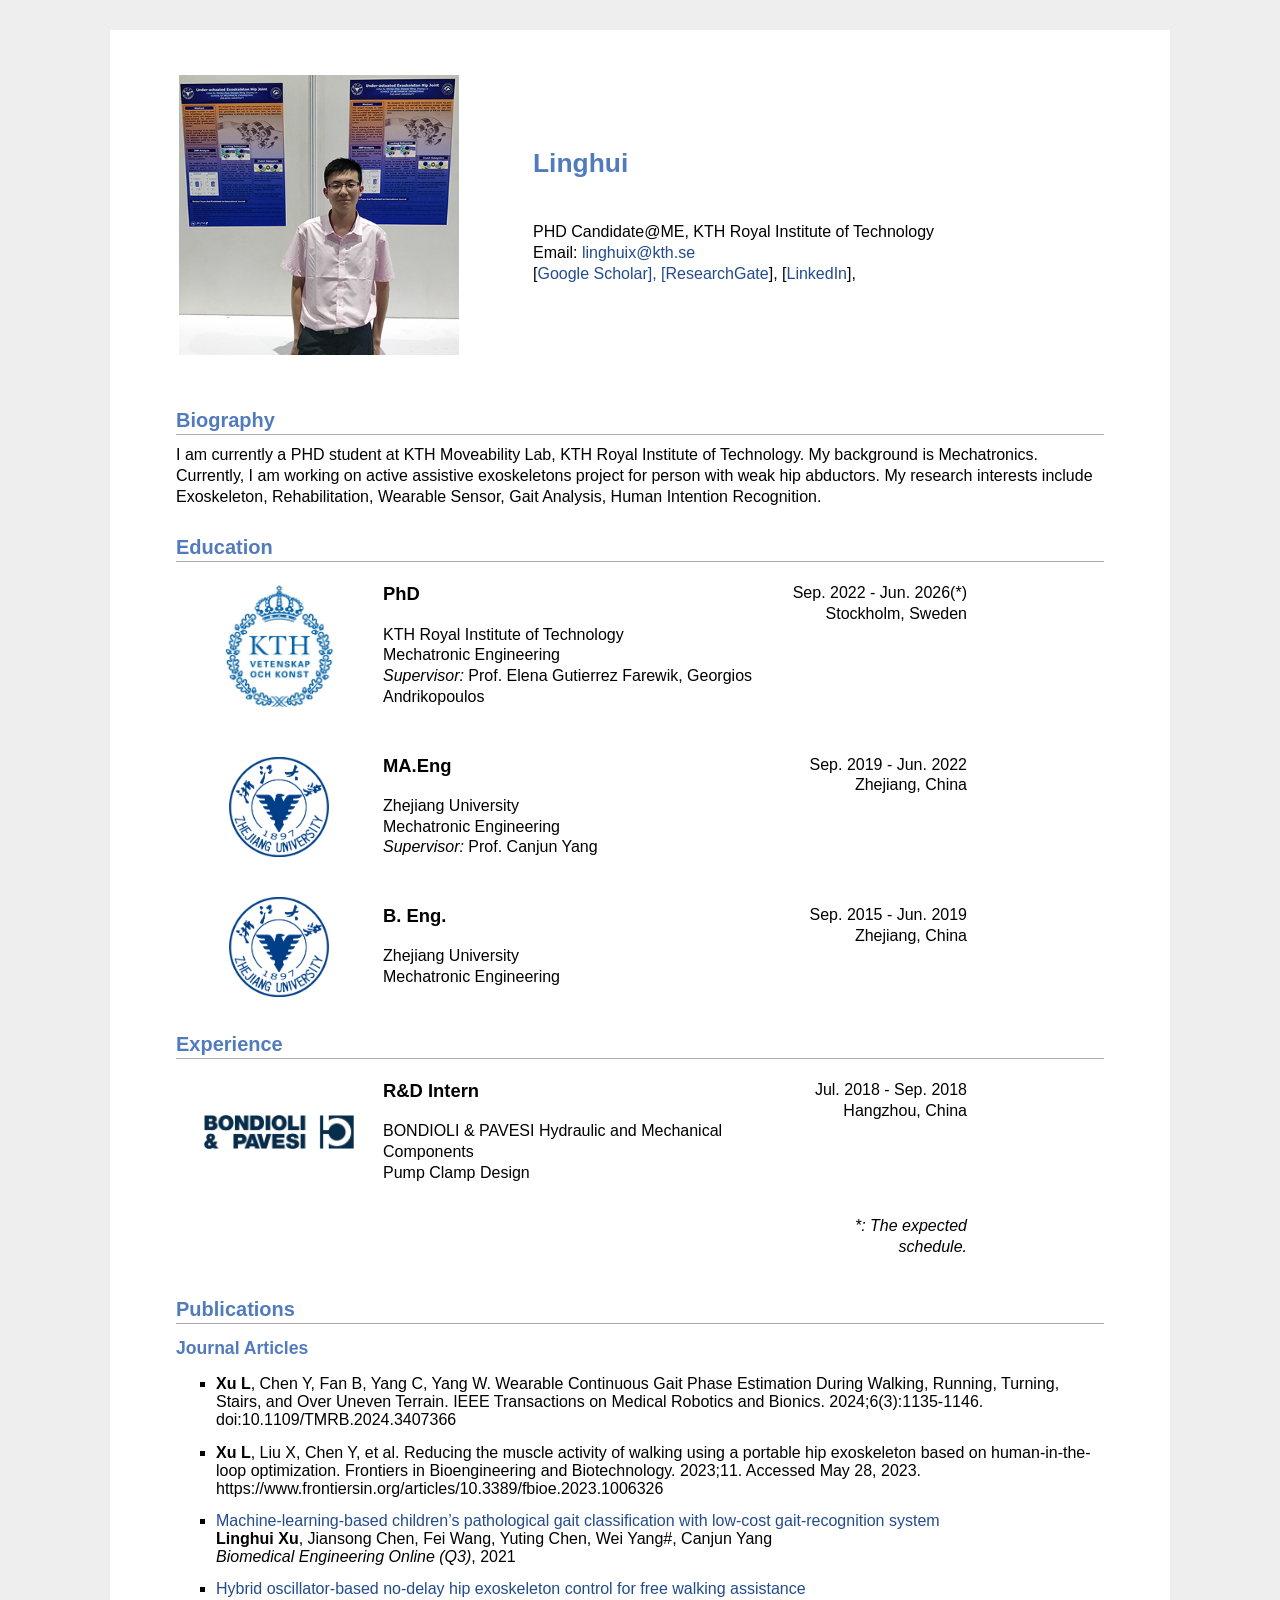
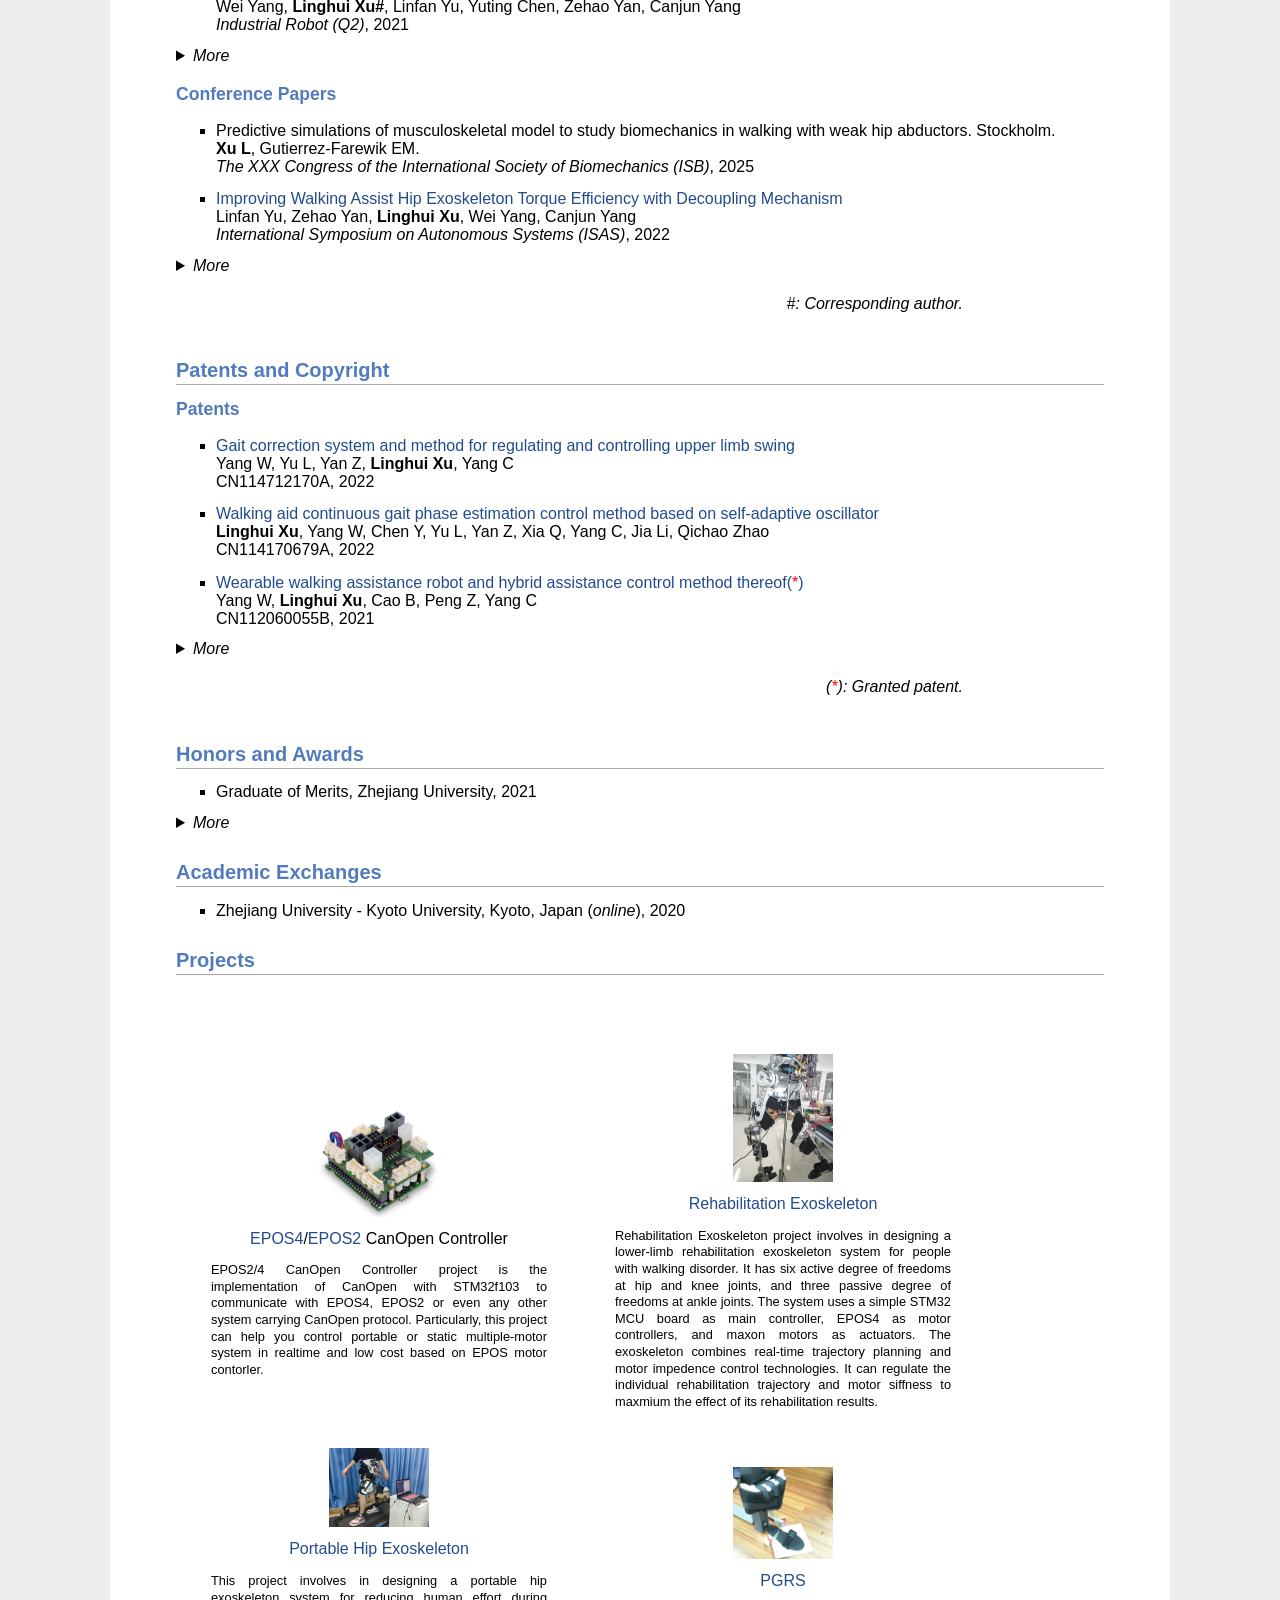
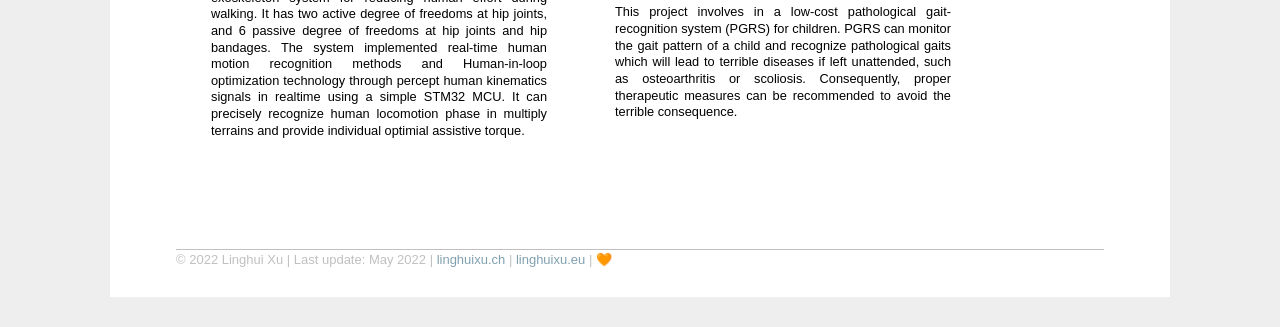
==== commit 4d480f37: "add publication" ====
--- a/index.html
+++ b/index.html
@@ -172,12 +172,25 @@
 <h2>Publications</h2>
 <h3>Journal Articles</h3>
 <ul> 
+	<li>
+	<b>Xu L</b>, Chen Y, Fan B, Yang C, Yang W. Wearable Continuous Gait Phase Estimation During Walking, Running, Turning, Stairs, and Over Uneven Terrain. IEEE Transactions on Medical Robotics and Bionics. 2024;6(3):1135-1146. doi:10.1109/TMRB.2024.3407366
+	</li>
+	
+	<li>
+	<b>Xu L</b>, Liu X, Chen Y, et al. Reducing the muscle activity of walking using a portable hip exoskeleton based on human-in-the-loop optimization. Frontiers in Bioengineering and Biotechnology. 2023;11. Accessed May 28, 2023. https://www.frontiersin.org/articles/10.3389/fbioe.2023.1006326
+	</li>
 
     <li>
         <a href="https://doi.org/10.1186/s12938-021-00898-0" target="_blank">Machine-learning-based children’s pathological gait classification with low-cost gait-recognition system</a> <br>
 		<b>Linghui Xu</b>, Jiansong Chen, Fei Wang, Yuting Chen, Wei Yang#, Canjun Yang<br>
         <em>Biomedical Engineering Online (Q3)</em>, 2021
     </li>
+
+
+    <li>
+        <a href="https://doi.org/10.1108/IR-02-2021-0038" target="_blank">Hybrid oscillator-based no-delay hip exoskeleton control for free walking assistance</a><br> Wei Yang, <b>Linghui Xu#</b>, Linfan Yu, Yuting Chen, Zehao Yan, Canjun Yang<br>
+        <em>Industrial Robot (Q2)</em>, 2021
+    </li>
 </ul>
 
 <details>
@@ -196,12 +209,7 @@
     </li>
     
     <li>
-        <a href="https://doi.org/10.1108/IR-02-2021-0038" target="_blank">Hybrid oscillator-based no-delay hip exoskeleton control for free walking assistance</a><br> Wei Yang, <b>Linghui Xu#</b>, Linfan Yu, Yuting Chen, Zehao Yan, Canjun Yang<br>
-        <em>Industrial Robot (Q2)</em>, 2021
-    </li>
-    
-    <li>
-        <a href="https://doi.org/10.1002/adem.202100473" target="_blank">Current Development on Origami/Kirigami‐Inspired Structure of Creased Patterns toward Robotics</a><br>
+        <a href="https://doi.org/10.1002/adem.202100473" target="_blank">Current Development on Origami/Kirigami Inspired Structure of Creased Patterns toward Robotics</a><br>
         Chao Ai, Yuting Chen, <b>Linghui Xu</b>, Hong Li, Chen Liu, Fangfang Shang, Qingchao Xia, Sheng Zhang#<br>
         <em>Advanced Engineering Materials (Q2)</em>, 2021
     </li>
@@ -241,6 +249,12 @@
 
 <h3>Conference Papers</h3>
 <ul>
+	<li>
+		Predictive simulations of musculoskeletal model to study biomechanics in walking with weak hip abductors.  Stockholm.<br>
+		<b>Xu L</b>, Gutierrez-Farewik EM. <br>
+		<em>The XXX Congress of the International Society of Biomechanics (ISB)</em>, 2025
+	</li>
+	
     <li>
         <a href="https://doi.org/10.1109/ISAS55863.2022.9757306" target="_blank">Improving Walking Assist Hip Exoskeleton Torque Efficiency with Decoupling Mechanism</a><br>
         Linfan Yu, Zehao Yan, <b>Linghui Xu</b>, Wei Yang, Canjun Yang<br>
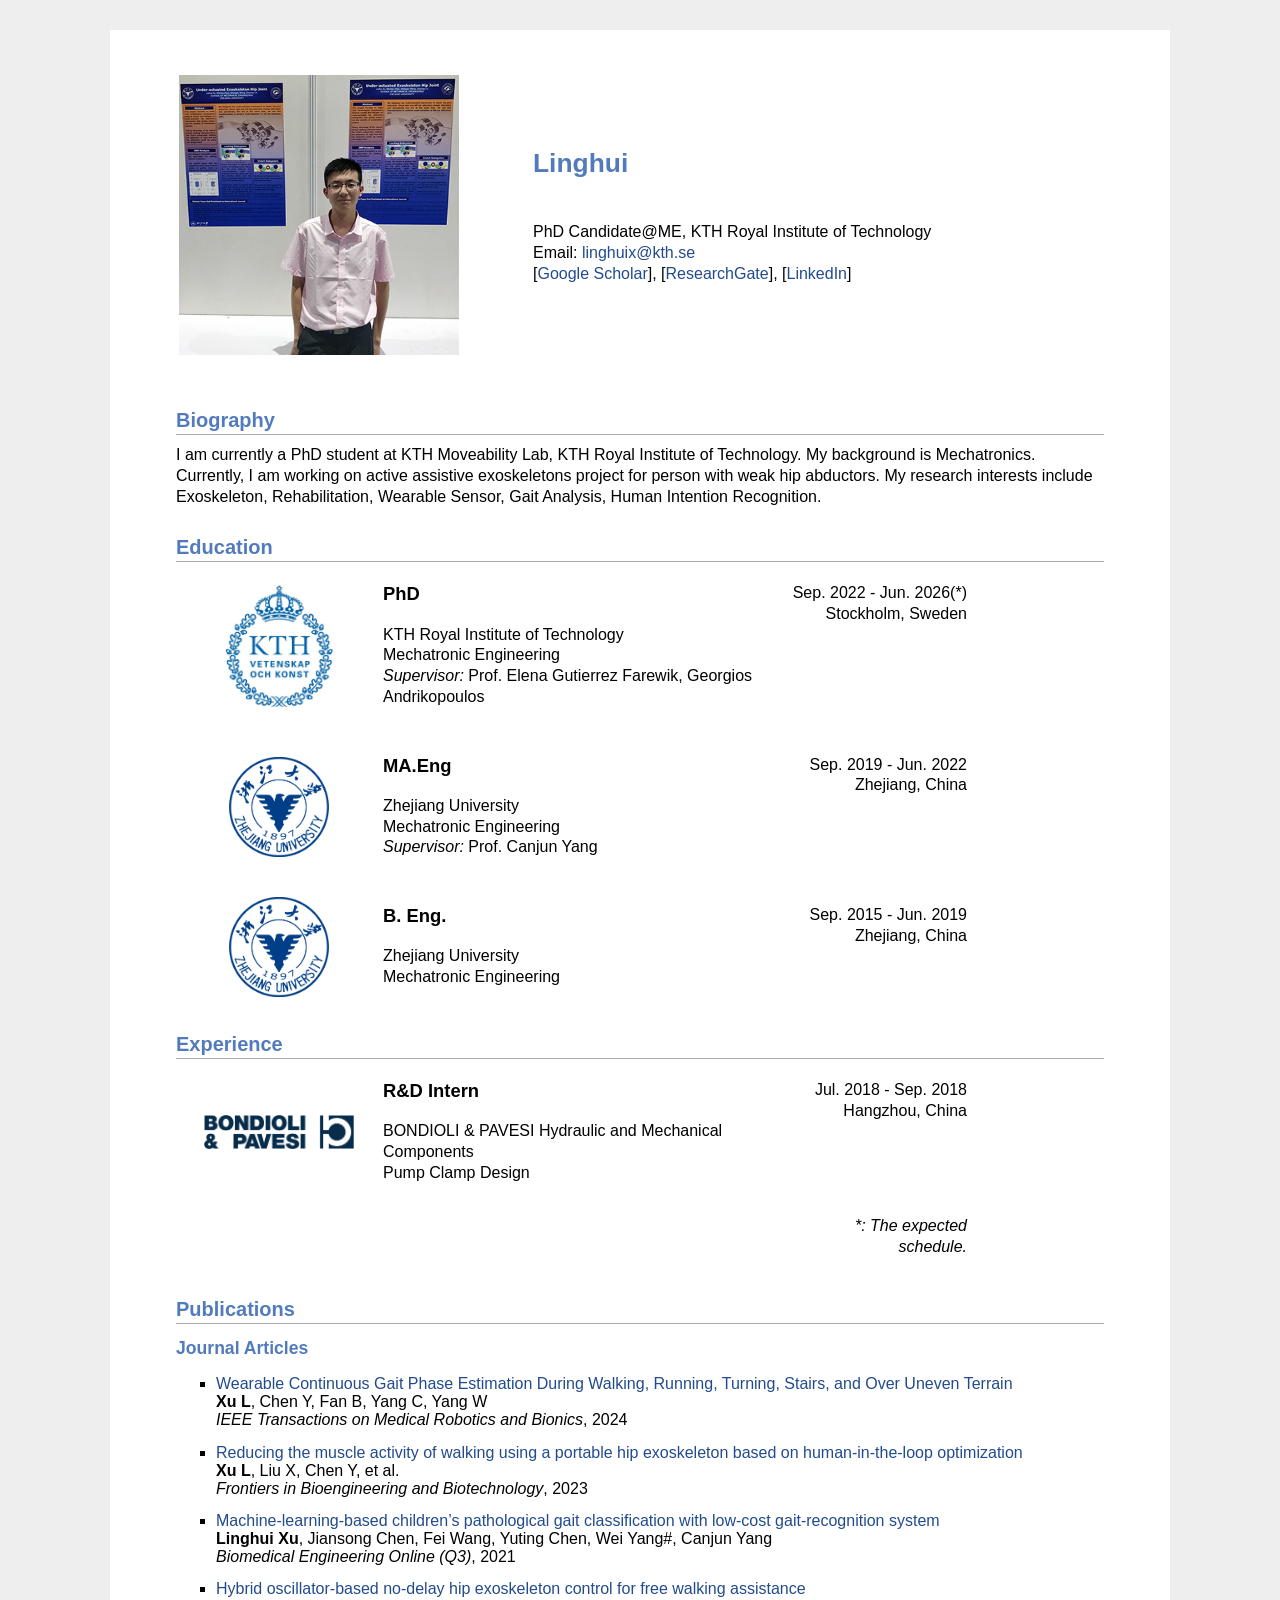
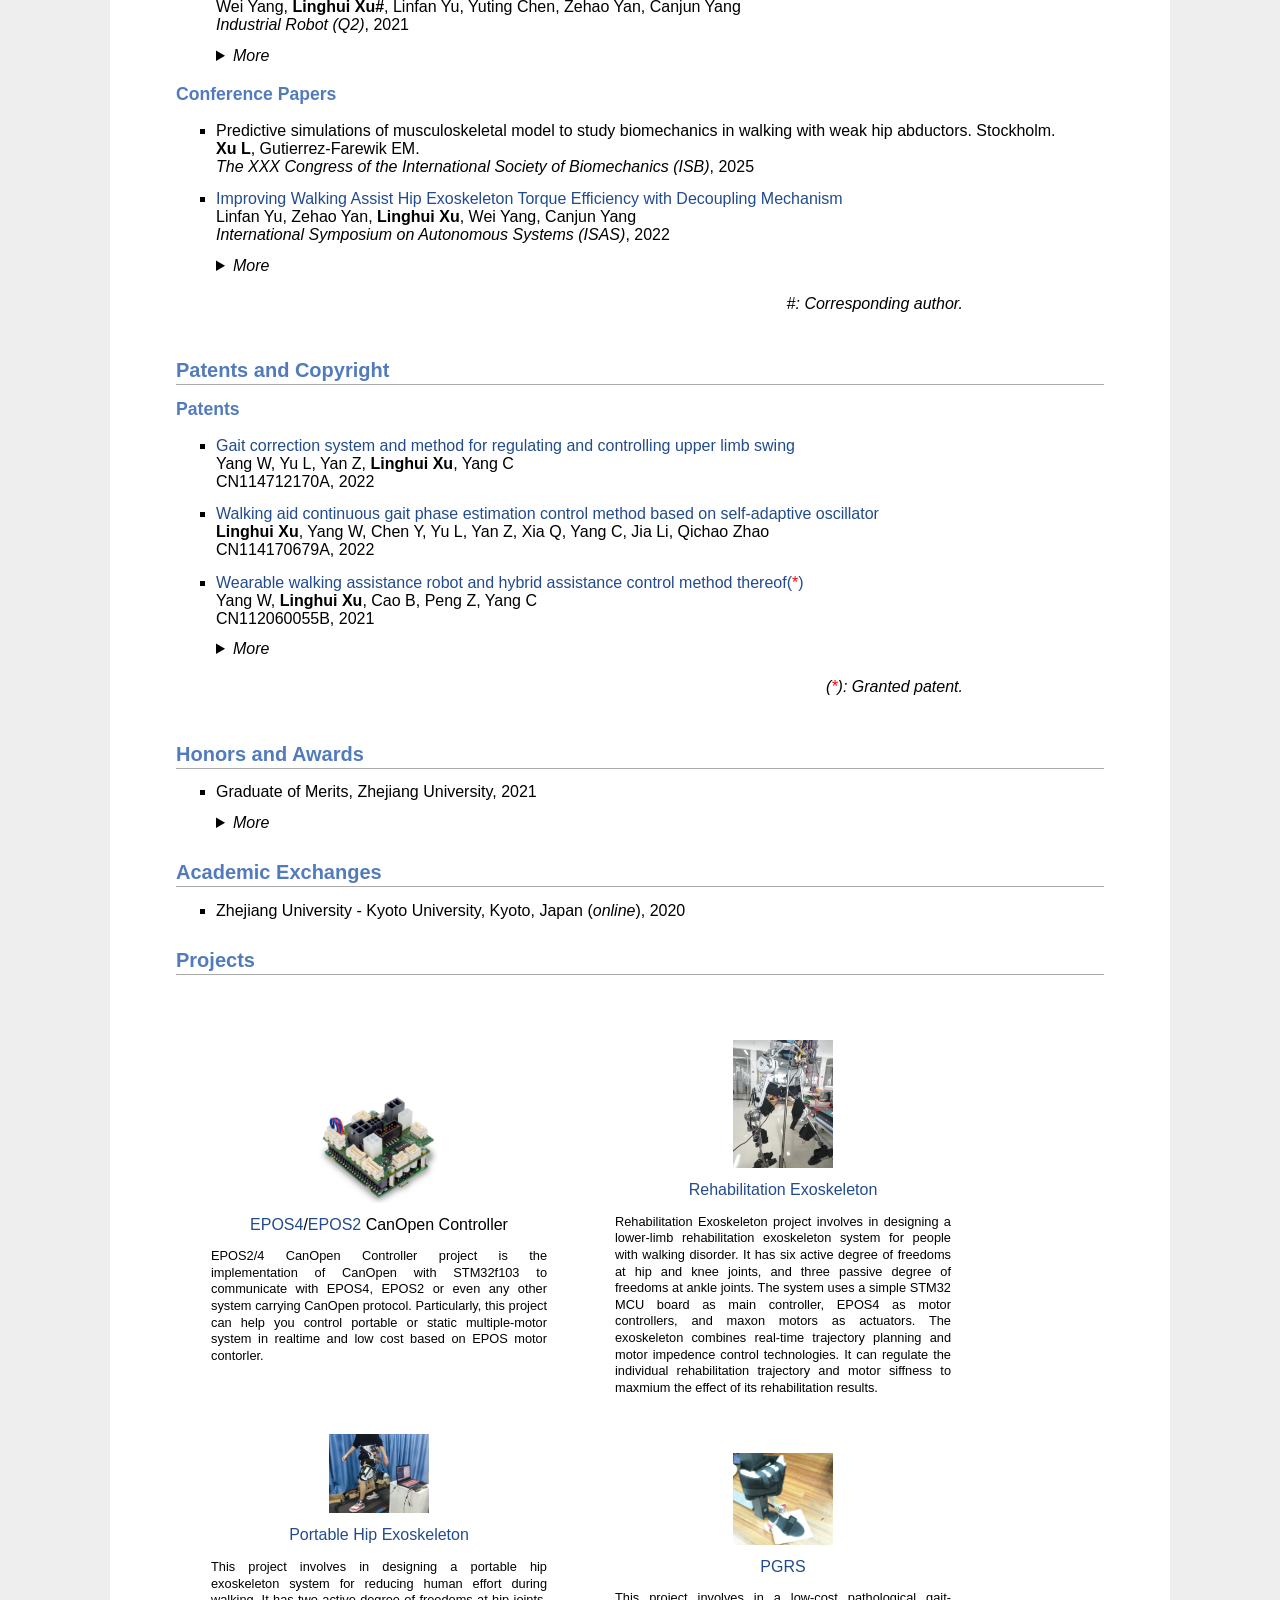
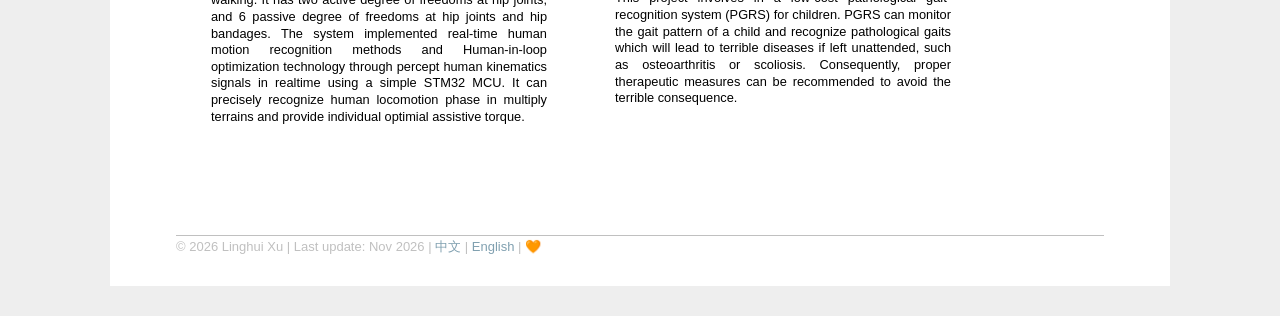
==== commit 72ae1ed6: "Fix HTML issues, align "More" toggles, add visitor counter - Switch to HTML5 doctype and drop leftov" ====
--- a/index.html
+++ b/index.html
@@ -1,5 +1,6 @@
-<!DOCTYPE html PUBLIC "-//W3C//DTD XHTML 1.1//EN" "http://www.w3.org/TR/xhtml11/DTD/xhtml11.dtd">
-<html xmlns="http://www.w3.org/1999/xhtml" xml:lang="en" slick-uniqueid="3" data-lt-installed="true" lang="en"><head>
+<!DOCTYPE html>
+<html lang="en">
+<head>
 <!-- Google tag (gtag.js) -->
 <script async src="https://www.googletagmanager.com/gtag/js?id=G-1FBJVWP109"></script>
 <script>
@@ -15,17 +16,9 @@
 <title>Linghui Xu (徐 铃辉)</title>
 <link rel="stylesheet" href="index/jemdoc.css" type="text/css">
 <link rel="icon" href="index/icon.ico">
-<!-- Global site tag (gtag.js) - Google Analytics -->
-<script async="" src="index/js.js"></script>
-<script>
-  window.dataLayer = window.dataLayer || [];
-  function gtag(){dataLayer.push(arguments);}
-  gtag('js', new Date());
-  gtag('config', 'UA-158815485-1');
-</script>
 </head>
 <!-- Website Main Body -->
-<body data-new-gr-c-s-check-loaded="8.899.0" data-gr-ext-installed="">
+<body>
 <div id="layout-content" style="margin-top:2em">
 
 <!-------------------------------------------------->
@@ -40,12 +33,11 @@
                 <h1>Linghui</h1>
             </div>
 
-            <p>PHD Candidate@ME, KTH Royal Institute of Technology<br>
+            <p>PhD Candidate@ME, KTH Royal Institute of Technology<br>
                Email: <a href="mailto:linghuix@kth.se" target="_blank">linghuix@kth.se</a><br>
-			   [<a href="https://scholar.google.com/citations?hl=en&user=YP2Trx8AAAAJ" target="_blank">Google Scholar],
-               [<a href="https://www.researchgate.net/profile/Linghui-Xu-2" target="_blank">ResearchGate</a>], 
-               [<a href="https://www.linkedin.cn/incareer/in/%E9%93%83%E8%BE%89-%E5%BE%90-719349220" target="_blank">LinkedIn</a>], 
- 
+               [<a href="https://scholar.google.com/citations?hl=en&amp;user=YP2Trx8AAAAJ" target="_blank">Google Scholar</a>],
+               [<a href="https://www.researchgate.net/profile/Linghui-Xu-2" target="_blank">ResearchGate</a>],
+               [<a href="https://www.linkedin.cn/incareer/in/%E9%93%83%E8%BE%89-%E5%BE%90-719349220" target="_blank">LinkedIn</a>]
             </p>
         </td>
     </tr>
@@ -55,7 +47,7 @@
 <!-------------------------------------------------->
 <h2>Biography</h2>
 <p>
-    I am currently a PHD student at KTH Moveability Lab, KTH Royal Institute of Technology. My background is Mechatronics. Currently, I am working on active assistive exoskeletons project for person with weak hip abductors.	My research interests include Exoskeleton, Rehabilitation, Wearable Sensor, Gait Analysis, Human Intention Recognition.
+    I am currently a PhD student at KTH Moveability Lab, KTH Royal Institute of Technology. My background is Mechatronics. Currently, I am working on active assistive exoskeletons project for person with weak hip abductors.	My research interests include Exoskeleton, Rehabilitation, Wearable Sensor, Gait Analysis, Human Intention Recognition.
 </p>
 
 <!-------------------------------------------------->
@@ -152,7 +144,7 @@
         </td>
         <td style="width: 180px" valign="top" align="right">
             <p style="margin-top: 0.5em">
-                Jul. 2018 - Sep. 2018
+                Jul. 2018 - Sep. 2018<br>
                 Hangzhou, China
             </p>
         </td>
@@ -172,13 +164,17 @@
 <h2>Publications</h2>
 <h3>Journal Articles</h3>
 <ul> 
-	<li>
-	<b>Xu L</b>, Chen Y, Fan B, Yang C, Yang W. Wearable Continuous Gait Phase Estimation During Walking, Running, Turning, Stairs, and Over Uneven Terrain. IEEE Transactions on Medical Robotics and Bionics. 2024;6(3):1135-1146. doi:10.1109/TMRB.2024.3407366
-	</li>
-	
-	<li>
-	<b>Xu L</b>, Liu X, Chen Y, et al. Reducing the muscle activity of walking using a portable hip exoskeleton based on human-in-the-loop optimization. Frontiers in Bioengineering and Biotechnology. 2023;11. Accessed May 28, 2023. https://www.frontiersin.org/articles/10.3389/fbioe.2023.1006326
-	</li>
+    <li>
+        <a href="https://doi.org/10.1109/TMRB.2024.3407366" target="_blank">Wearable Continuous Gait Phase Estimation During Walking, Running, Turning, Stairs, and Over Uneven Terrain</a><br>
+        <b>Xu L</b>, Chen Y, Fan B, Yang C, Yang W<br>
+        <em>IEEE Transactions on Medical Robotics and Bionics</em>, 2024
+    </li>
+
+    <li>
+        <a href="https://doi.org/10.3389/fbioe.2023.1006326" target="_blank">Reducing the muscle activity of walking using a portable hip exoskeleton based on human-in-the-loop optimization</a><br>
+        <b>Xu L</b>, Liu X, Chen Y, et al.<br>
+        <em>Frontiers in Bioengineering and Biotechnology</em>, 2023
+    </li>
 
     <li>
         <a href="https://doi.org/10.1186/s12938-021-00898-0" target="_blank">Machine-learning-based children’s pathological gait classification with low-cost gait-recognition system</a> <br>
@@ -320,7 +316,7 @@
 
     <!-- 2021-徐铃辉-一种穿戴式步行助力机器人及其混合助力控制方法 -->
     <li>
-        <a href="https://patents.google.com/patent/CN112060055A/zh?oq=CN112060055A" target="_blank">Wearable walking assistance robot and hybrid assistance control method thereof(<font color="red">*</font>) </a><br>
+        <a href="https://patents.google.com/patent/CN112060055A/zh?oq=CN112060055A" target="_blank">Wearable walking assistance robot and hybrid assistance control method thereof(<span style="color: red">*</span>) </a><br>
         Yang W, <b>Linghui Xu</b>, Cao B, Peng Z, Yang C<br>
         CN112060055B, 2021
     </li>
@@ -348,7 +344,7 @@
 
 	<!-- 2020-徐铃辉-一种腿杆长度主动可调的下肢外骨骼系统及其控制方法 -->
     <li>
-        <a href="https://patents.google.com/patent/CN111805511A/en?oq=CN111805511A" target="_blank"> Lower limb exoskeleton system with actively adjustable leg rod length and control method thereof (<font color="red">*</font>)</a><br>
+        <a href="https://patents.google.com/patent/CN111805511A/en?oq=CN111805511A" target="_blank"> Lower limb exoskeleton system with actively adjustable leg rod length and control method thereof (<span style="color: red">*</span>)</a><br>
         Yang W, <b>Linghui Xu</b>, Cao B, Peng Z, Yang C<br>
         CN111805511A, 2020
     </li>
@@ -373,7 +369,7 @@
     </li>
     <!-- 2020-徐铃辉-一种可以实现颈椎与腰椎联动进行康复的装置 -->
     <li>
-        <a href="https://patents.google.com/patent/CN112354147A/en?oq=CN112354147A" target="_blank"> Device capable of realizing rehabilitation by linkage of cervical vertebra and lumbar vertebra (<font color="red">*</font>)</a><br>
+        <a href="https://patents.google.com/patent/CN112354147A/en?oq=CN112354147A" target="_blank"> Device capable of realizing rehabilitation by linkage of cervical vertebra and lumbar vertebra (<span style="color: red">*</span>)</a><br>
         Yang W, <b>Linghui Xu</b>, Yang C, Cao B, Yu L, Peng Z<br>
         CN112354147A, 2021
     </li>
@@ -409,13 +405,13 @@
     </li>			
     <!-- 2020-徐铃辉-一种智能健身系统及可调式恒阻力输出装置 -->
     <li>
-        <a href="https://patents.google.com/patent/CN212038768U/en?oq=CN212038768U" target="_blank"> Intelligent fitness system and adjustable constant-resistance output device (<font color="red">*</font>)</a><br>
+        <a href="https://patents.google.com/patent/CN212038768U/en?oq=CN212038768U" target="_blank"> Intelligent fitness system and adjustable constant-resistance output device (<span style="color: red">*</span>)</a><br>
         Yang W, <b>Linghui Xu</b>, Luo Q, Wang F<br>
         CN212038768U, 2020
     </li>
 	<!-- 2018-徐铃辉-下肢康复训练外骨骼系统及其步行控制方法与髋关节结构 -->
 	<li>
-		<a href="https://patents.google.com/patent/CN108392378B/en?oq=CN108392378B" target="_blank">Lower limb rehabilitation training exoskeleton system and its walking control method and hip joint structure (<font color="red">*</font>)</a><br>
+		<a href="https://patents.google.com/patent/CN108392378B/en?oq=CN108392378B" target="_blank">Lower limb rehabilitation training exoskeleton system and its walking control method and hip joint structure (<span style="color: red">*</span>)</a><br>
 		Yang C, Yang W, <b>Linghui Xu</b>, Wang H, Wei Q, Ma Z<br>
 		CN108392378B, 2018
 	</li>
@@ -433,7 +429,7 @@
         <td style="width: 200px" valign="top" align="right">
 			<div style="margin-top: 1.0em; margin-bottom: 0.5em">
 			<p >
-				<em>(<font color="red">*</font>): Granted patent.</em>
+				<em>(<span style="color: red">*</span>): Granted patent.</em>
 			</p>
 			</div>
         </td>
@@ -465,11 +461,11 @@
 			AIIA Cup Artificial Intelligence Tour - Medical Artificial Intelligence Competition Merit Award, 2018
 		</li>
             <li>
-                Third-class Scholarship for Outstanding Students, Zhejiang University, 2016[<a href="index\award\third-class student.jpg" target="_blank">Cert.</a>]
+                Third-class Scholarship for Outstanding Students, Zhejiang University, 2016 [<a href="index/award/third-class%20student.jpg" target="_blank">Cert.</a>]
             </li>
 
             <li>
-				Third-class Scholarship for Outstanding Merits, Zhejiang University, 2016[<a href="index\award\third-class Merits.jpg" target="_blank">Cert.</a>]
+				Third-class Scholarship for Outstanding Merits, Zhejiang University, 2016 [<a href="index/award/third-class%20Merits.jpg" target="_blank">Cert.</a>]
             </li>
 
         </ul>
@@ -491,12 +487,12 @@
 <table>
 <tbody>
     <tr style="height:50px">
-         <div style="margin-top: 1.5em; margin-bottom: 1.5em"> </div>
+        <td colspan="2"></td>
     </tr>
 	<!---设置行高，更美观-------->
     <tr style="height:350px">
         <td style="width: 400px " align="center">
-            <img src="index/canopenController.png" alt="zju" style="margin-top: 1.5em" width="120px">
+            <img src="index/canopenController.png" alt="EPOS CanOpen controller" style="margin-top: 1.5em" width="120">
 			<div style="margin-left: 2em; margin-right: 2em; margin-top: 0.5em">
 				<p><a href="https://github.com/linghuix/Epos4_CanOpen_Controller" target="_blank">EPOS4</a>/<a href="https://github.com/linghuix/Epos2_CanOpen_Controller" target="_blank">EPOS2</a>  CanOpen Controller</p>
 			
@@ -506,7 +502,7 @@
 			</div>
         </td>
         <td style="width: 400px" align="center">
-            <img src="index/rehab.png" alt="zju" width="100">
+            <img src="index/rehab.png" alt="Rehabilitation exoskeleton" width="100">
 			<div style="margin-left: 2em; margin-right: 2em; margin-top: 0.5em">
 				<p><a href="https://github.com/linghuix/impedance_control"> Rehabilitation Exoskeleton</a></p>
 				<p style="font-size: 80%" align="justify" > 
@@ -518,7 +514,7 @@
 	
     <tr style="height:350px">
         <td style="width: 400px" align="center">
-            <img src="index/walking.png" alt="zju" width="100">
+            <img src="index/walking.png" alt="Portable hip exoskeleton" width="100">
 			<div style="margin-left: 2em; margin-right: 2em ; margin-top: 0.5em">
 				<p><a href="https://github.com/linghuix/walking_assistance_exoskeleton">Portable Hip Exoskeleton</a></p>
 				<p style="font-size: 80%" align="justify" > 
@@ -528,7 +524,7 @@
         </td>
 		
         <td style="width: 400px" align="center">
-            <img src="index/PRGS.png" alt="zju" width="100">
+            <img src="index/PRGS.png" alt="Pathological gait-recognition system" width="100">
 			<div style="margin-left: 2em; margin-right: 2em ; margin-top: 0.5em">
 				<p> <a href="https://github.com/linghuix/4-Serial_GUI">PGRS</a></p>
 				<p style="font-size: 80%" align="justify" > 
@@ -542,9 +538,16 @@
 
 <p>&nbsp;</p>
 <div id="footer">
-    © 2022 Linghui Xu | Last update: May 2022 | <a href="ch.html">linghuixu.ch</a> | <a href="https://linghuix.github.io">linghuixu.eu</a> | <a href="https://analytics.google.com/">🧡</a>
+    © 2026 Linghui Xu | Last update: Nov 2026 | <a href="ch.html">中文</a> | <a href="https://linghuix.github.io">English</a> | <a href="https://analytics.google.com/">🧡</a>
+    <div style="text-align: right">
+        <span id="busuanzi_container_site_uv" style="display: none">Visitors: <span id="busuanzi_value_site_uv"></span></span>
+        <span id="busuanzi_container_site_pv" style="display: none"> | Views: <span id="busuanzi_value_site_pv"></span></span>
+    </div>
 </div>
+<!-- Visitor counter (busuanzi); the counts stay hidden if the service fails to load -->
+<script async src="https://busuanzi.ibruce.info/busuanzi/2.3/busuanzi.pure.mini.js"></script>
 
 </div>
 
-</body><grammarly-desktop-integration data-grammarly-shadow-root="true"></grammarly-desktop-integration></html>
+</body>
+</html>
--- a/index/jemdoc.css
+++ b/index/jemdoc.css
@@ -192,6 +192,12 @@
 	margin-bottom: 0.8em;
 }
 
+/* Align the "More" toggle with the list item text (ul default indent is 40px) */
+details > summary {
+	margin-left: 40px;
+	cursor: pointer;
+}
+
 dt {
 	margin-top: 0.5em;
 	margin-bottom: 0;
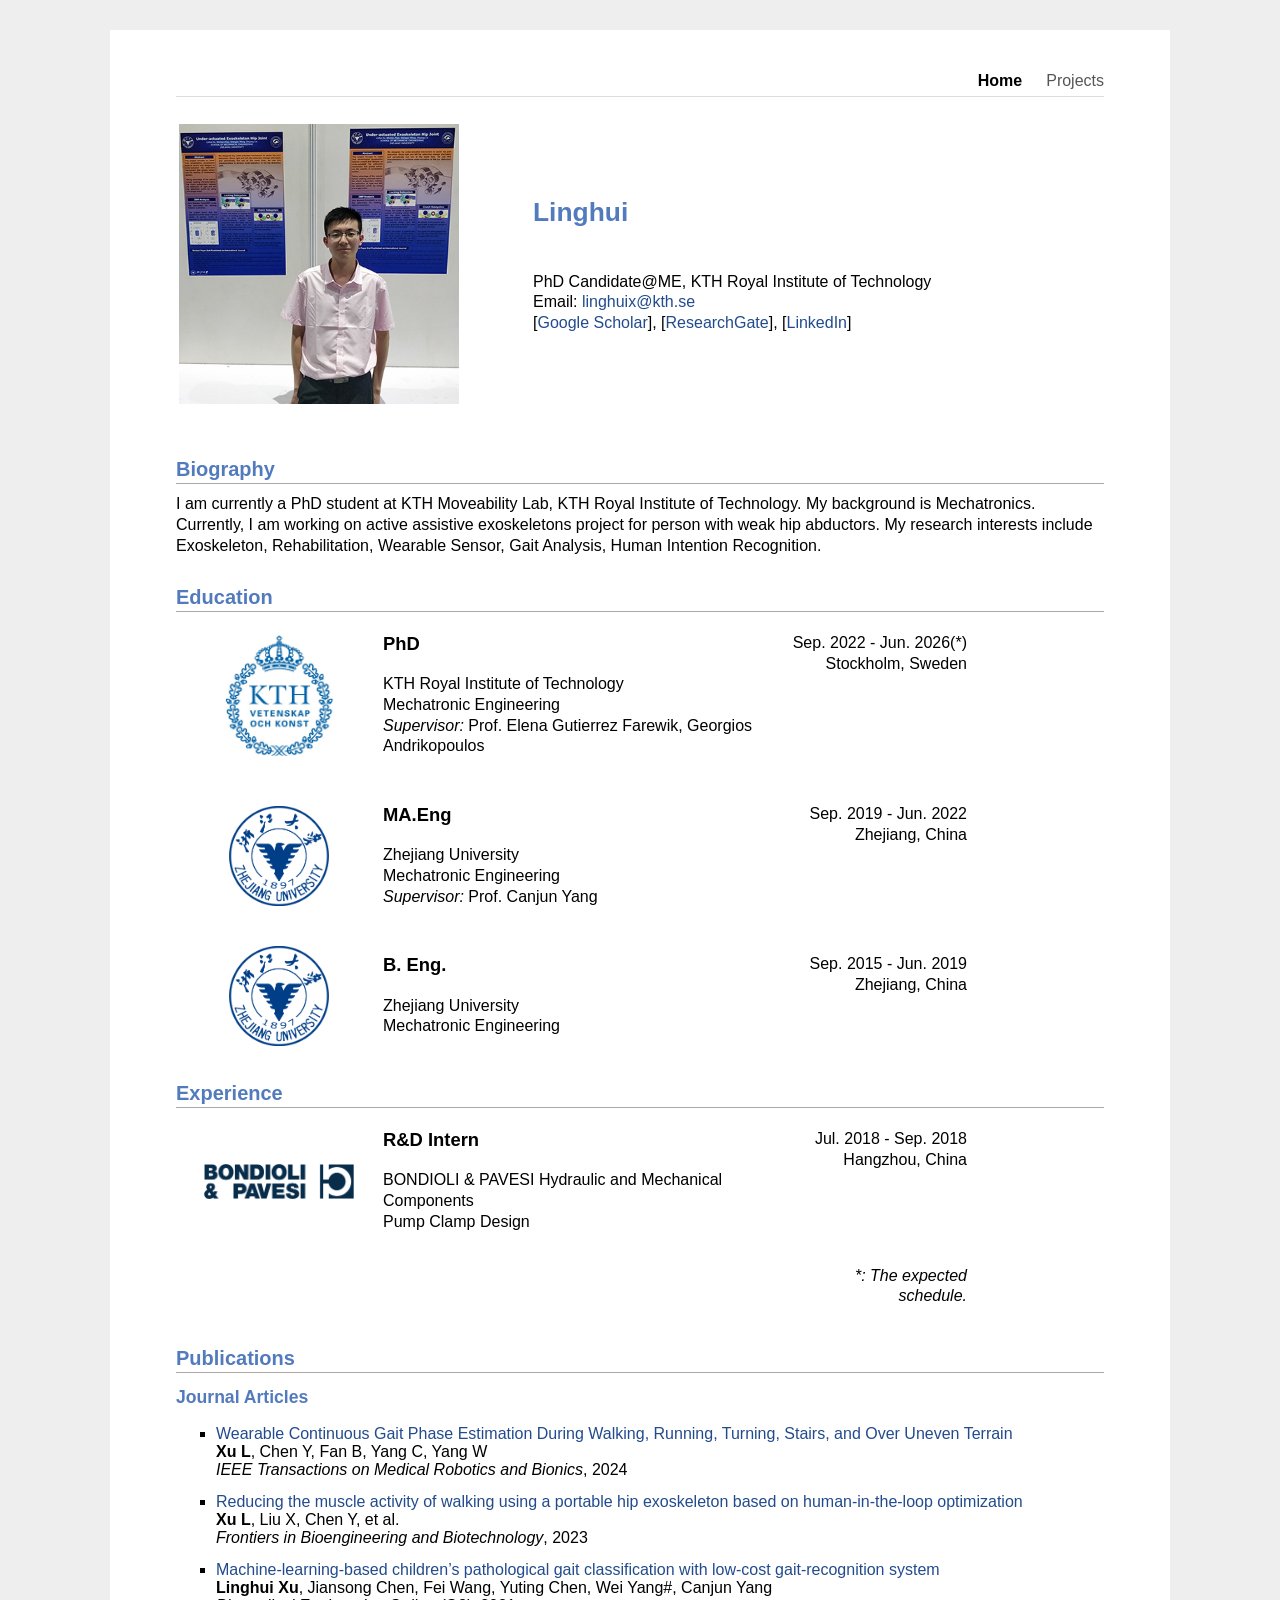
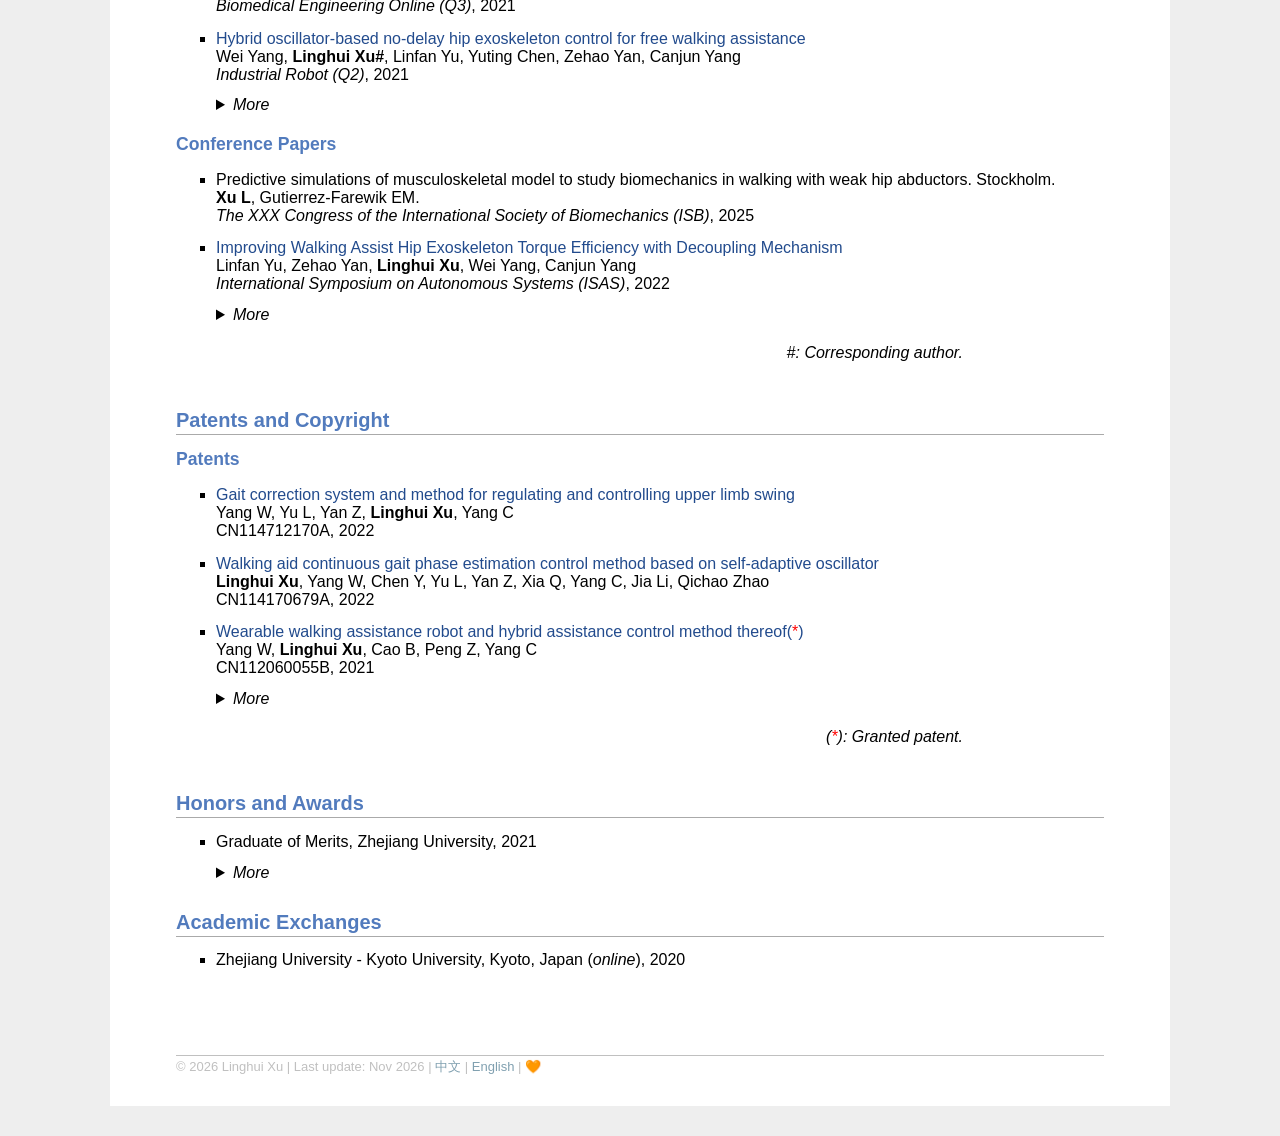
==== commit 853476be: "Add menu and projects pages (EN/ZH), restyle project list - Add simple top menu (Home/Projects, 首页/项" ====
--- a/index.html
+++ b/index.html
@@ -20,6 +20,8 @@
 <!-- Website Main Body -->
 <body>
 <div id="layout-content" style="margin-top:2em">
+
+<div id="menu"><a href="index.html" class="current">Home</a><a href="projects.html">Projects</a></div>
 
 <!-------------------------------------------------->
 <table style="margin-bottom: 2em">
@@ -480,68 +482,12 @@
 
 </ul>
 
-<!-------------------------------------------------->
-<h2>Projects</h2>
-
-
-<table>
-<tbody>
-    <tr style="height:50px">
-        <td colspan="2"></td>
-    </tr>
-	<!---设置行高，更美观-------->
-    <tr style="height:350px">
-        <td style="width: 400px " align="center">
-            <img src="index/canopenController.png" alt="EPOS CanOpen controller" style="margin-top: 1.5em" width="120">
-			<div style="margin-left: 2em; margin-right: 2em; margin-top: 0.5em">
-				<p><a href="https://github.com/linghuix/Epos4_CanOpen_Controller" target="_blank">EPOS4</a>/<a href="https://github.com/linghuix/Epos2_CanOpen_Controller" target="_blank">EPOS2</a>  CanOpen Controller</p>
-			
-			<p style="font-size: 80%" align="justify" > 
-				EPOS2/4 CanOpen Controller project is the implementation of CanOpen with STM32f103 to communicate with EPOS4, EPOS2 or even any other system carrying CanOpen protocol. Particularly, this project can help you control portable or static multiple-motor system in realtime and low cost based on EPOS motor contorler.
-			</p>
-			</div>
-        </td>
-        <td style="width: 400px" align="center">
-            <img src="index/rehab.png" alt="Rehabilitation exoskeleton" width="100">
-			<div style="margin-left: 2em; margin-right: 2em; margin-top: 0.5em">
-				<p><a href="https://github.com/linghuix/impedance_control"> Rehabilitation Exoskeleton</a></p>
-				<p style="font-size: 80%" align="justify" > 
-				Rehabilitation Exoskeleton project involves in designing a lower-limb rehabilitation exoskeleton system for people with walking disorder. It has six active degree of freedoms at hip and knee joints, and three passive degree of freedoms at ankle joints. The system uses a simple STM32 MCU board as main controller, EPOS4 as motor controllers, and maxon motors as actuators. The exoskeleton combines real-time trajectory planning and motor impedence control technologies. It can regulate the individual rehabilitation trajectory and motor siffness to maxmium the effect of its rehabilitation results.
-				</p>
-			</div>
-        </td>
-    </tr>
-	
-    <tr style="height:350px">
-        <td style="width: 400px" align="center">
-            <img src="index/walking.png" alt="Portable hip exoskeleton" width="100">
-			<div style="margin-left: 2em; margin-right: 2em ; margin-top: 0.5em">
-				<p><a href="https://github.com/linghuix/walking_assistance_exoskeleton">Portable Hip Exoskeleton</a></p>
-				<p style="font-size: 80%" align="justify" > 
-				This project involves in designing a portable hip exoskeleton system for reducing human effort during walking. It has two active degree of freedoms at hip joints, and 6 passive degree of freedoms at hip joints and hip bandages. The system implemented real-time human motion recognition methods and Human-in-loop optimization technology through percept human kinematics signals in realtime using a simple STM32 MCU. It can precisely recognize human locomotion phase in multiply terrains and provide individual optimial assistive torque.
-				</p>
-			</div>
-        </td>
-		
-        <td style="width: 400px" align="center">
-            <img src="index/PRGS.png" alt="Pathological gait-recognition system" width="100">
-			<div style="margin-left: 2em; margin-right: 2em ; margin-top: 0.5em">
-				<p> <a href="https://github.com/linghuix/4-Serial_GUI">PGRS</a></p>
-				<p style="font-size: 80%" align="justify" > 
-				This project involves in a low-cost pathological gait-recognition system (PGRS) for children.  PGRS can monitor the gait pattern of a child and recognize pathological gaits which will lead to terrible diseases if left unattended, such as osteoarthritis or scoliosis. Consequently, proper therapeutic measures can be recommended to avoid the terrible consequence. </p>
-			</div>
-        </td>
-    </tr>
-	
-</tbody>
-</table>
 
 <p>&nbsp;</p>
 <div id="footer">
     © 2026 Linghui Xu | Last update: Nov 2026 | <a href="ch.html">中文</a> | <a href="https://linghuix.github.io">English</a> | <a href="https://analytics.google.com/">🧡</a>
     <div style="text-align: right">
-        <span id="busuanzi_container_site_uv" style="display: none">Visitors: <span id="busuanzi_value_site_uv"></span></span>
-        <span id="busuanzi_container_site_pv" style="display: none"> | Views: <span id="busuanzi_value_site_pv"></span></span>
+        <span id="busuanzi_container_site_pv" style="display: none">Views: <span id="busuanzi_value_site_pv"></span></span>
     </div>
 </div>
 <!-- Visitor counter (busuanzi); the counts stay hidden if the service fails to load -->
--- a/index/jemdoc.css
+++ b/index/jemdoc.css
@@ -6,7 +6,7 @@
     background: white;
 }
 html {
-  background-color: #eeeeee; 
+  background-color: #eeeeee;
 }
 
 body { 
@@ -192,6 +192,84 @@
 	margin-bottom: 0.8em;
 }
 
+/* Simple top menu */
+#menu {
+	text-align: right;
+	margin-bottom: 1.5em;
+	padding-bottom: 0.4em;
+	border-bottom: 1px solid #ddd;
+}
+
+#menu a {
+	margin-left: 1.5em;
+	color: #555;
+	text-decoration: none;
+	border-bottom: none;
+}
+
+#menu a:hover {
+	color: #000;
+}
+
+#menu a.current {
+	color: #000;
+	font-weight: bold;
+}
+
+/* Projects page: one project per row, image left, text right */
+table.projects {
+	width: 100%;
+	border-collapse: collapse;
+}
+
+table.projects td {
+	padding-top: 1.2em;
+	padding-bottom: 1.2em;
+	border-bottom: 1px solid #eee;
+	vertical-align: top;
+}
+
+table.projects td.project-img {
+	width: 160px;
+	text-align: center;
+}
+
+/* Unified look: square rounded frame, slight zoom on hover */
+table.projects td.project-img img {
+	width: 150px;
+	height: 150px;
+	object-fit: cover;
+	object-position: center;
+	border-radius: 12px;
+	transition: transform 0.4s ease;
+}
+
+table.projects td.project-img a,
+table.projects td.project-img a:hover {
+	border-bottom: none;
+}
+
+table.projects td.project-img img:hover {
+	transform: scale(1.04);
+}
+
+table.projects td.project-text {
+	padding-left: 1.5em;
+}
+
+table.projects p.project-title {
+	margin-top: 0;
+	margin-bottom: 0.4em;
+	font-size: 110%;
+	font-weight: bold;
+}
+
+table.projects p.project-desc {
+	margin: 0;
+	font-size: 90%;
+	text-align: justify;
+}
+
 /* Align the "More" toggle with the list item text (ul default indent is 40px) */
 details > summary {
 	margin-left: 40px;
